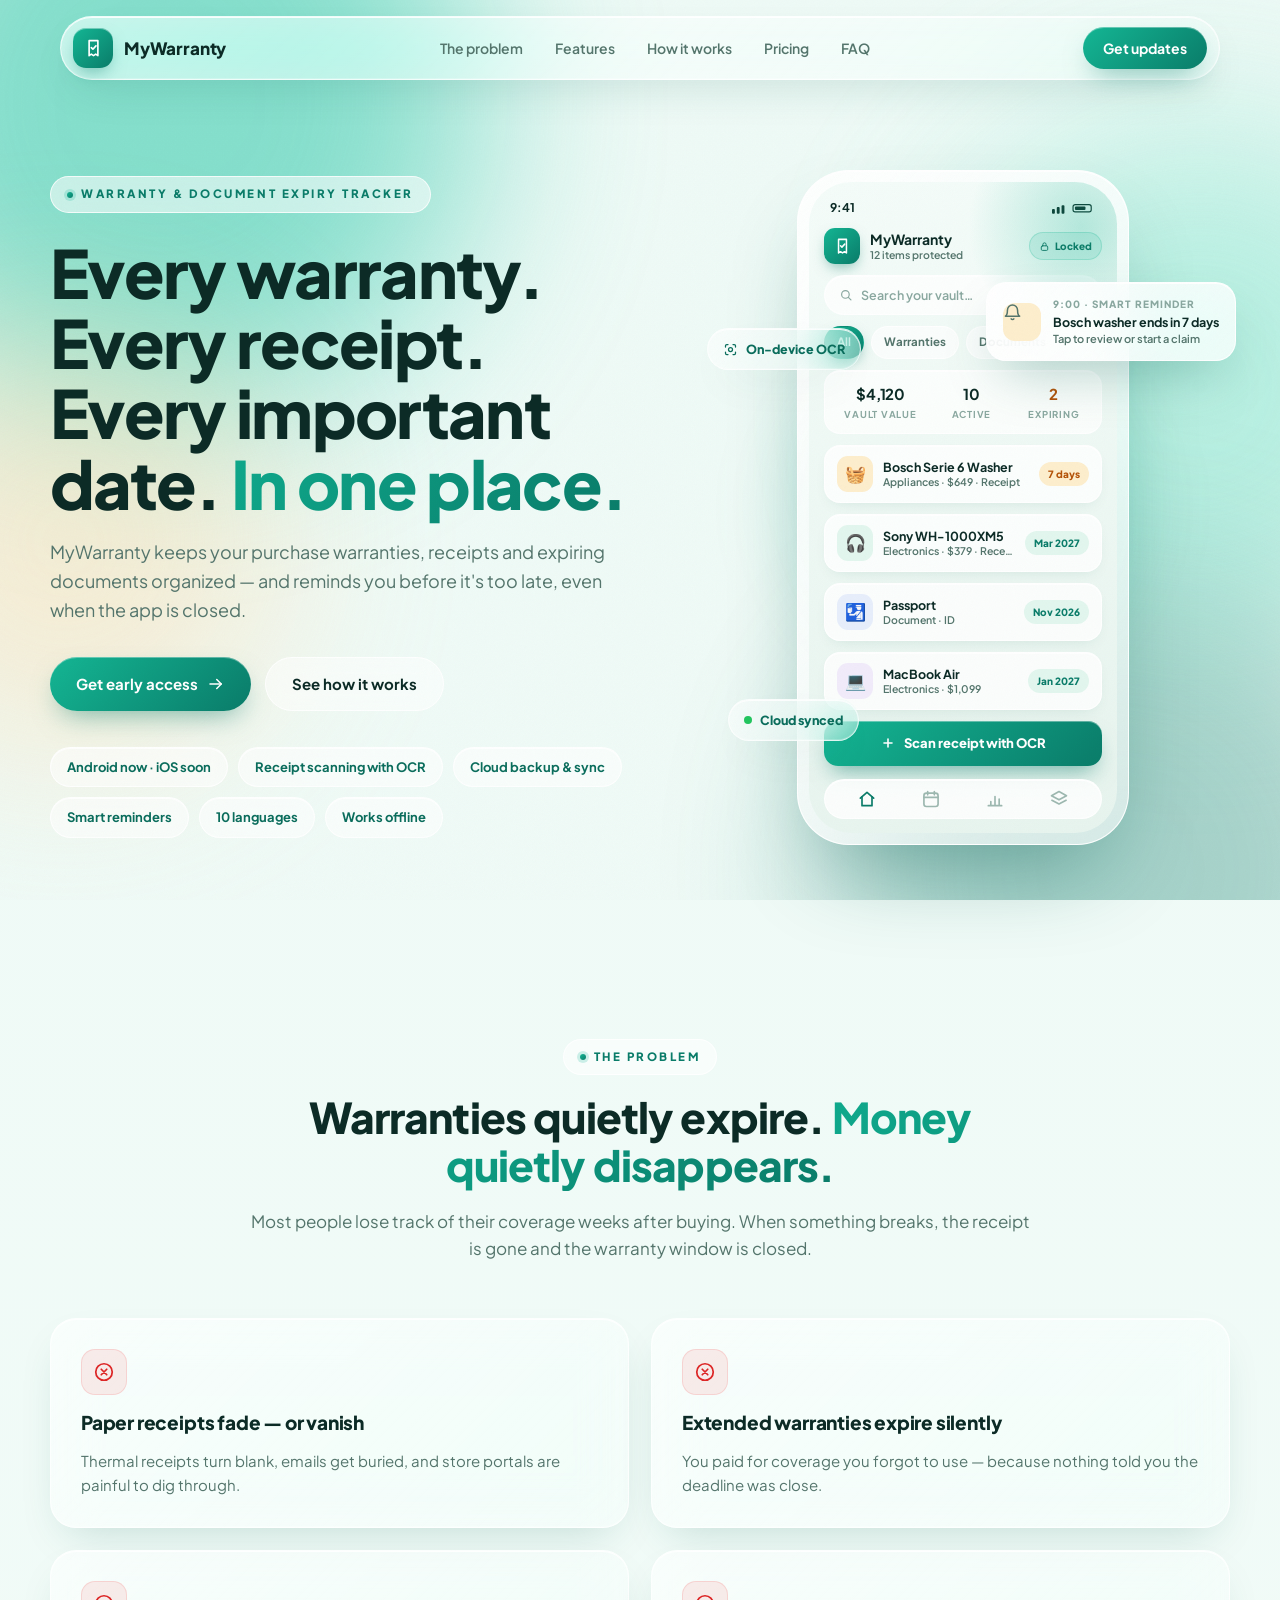
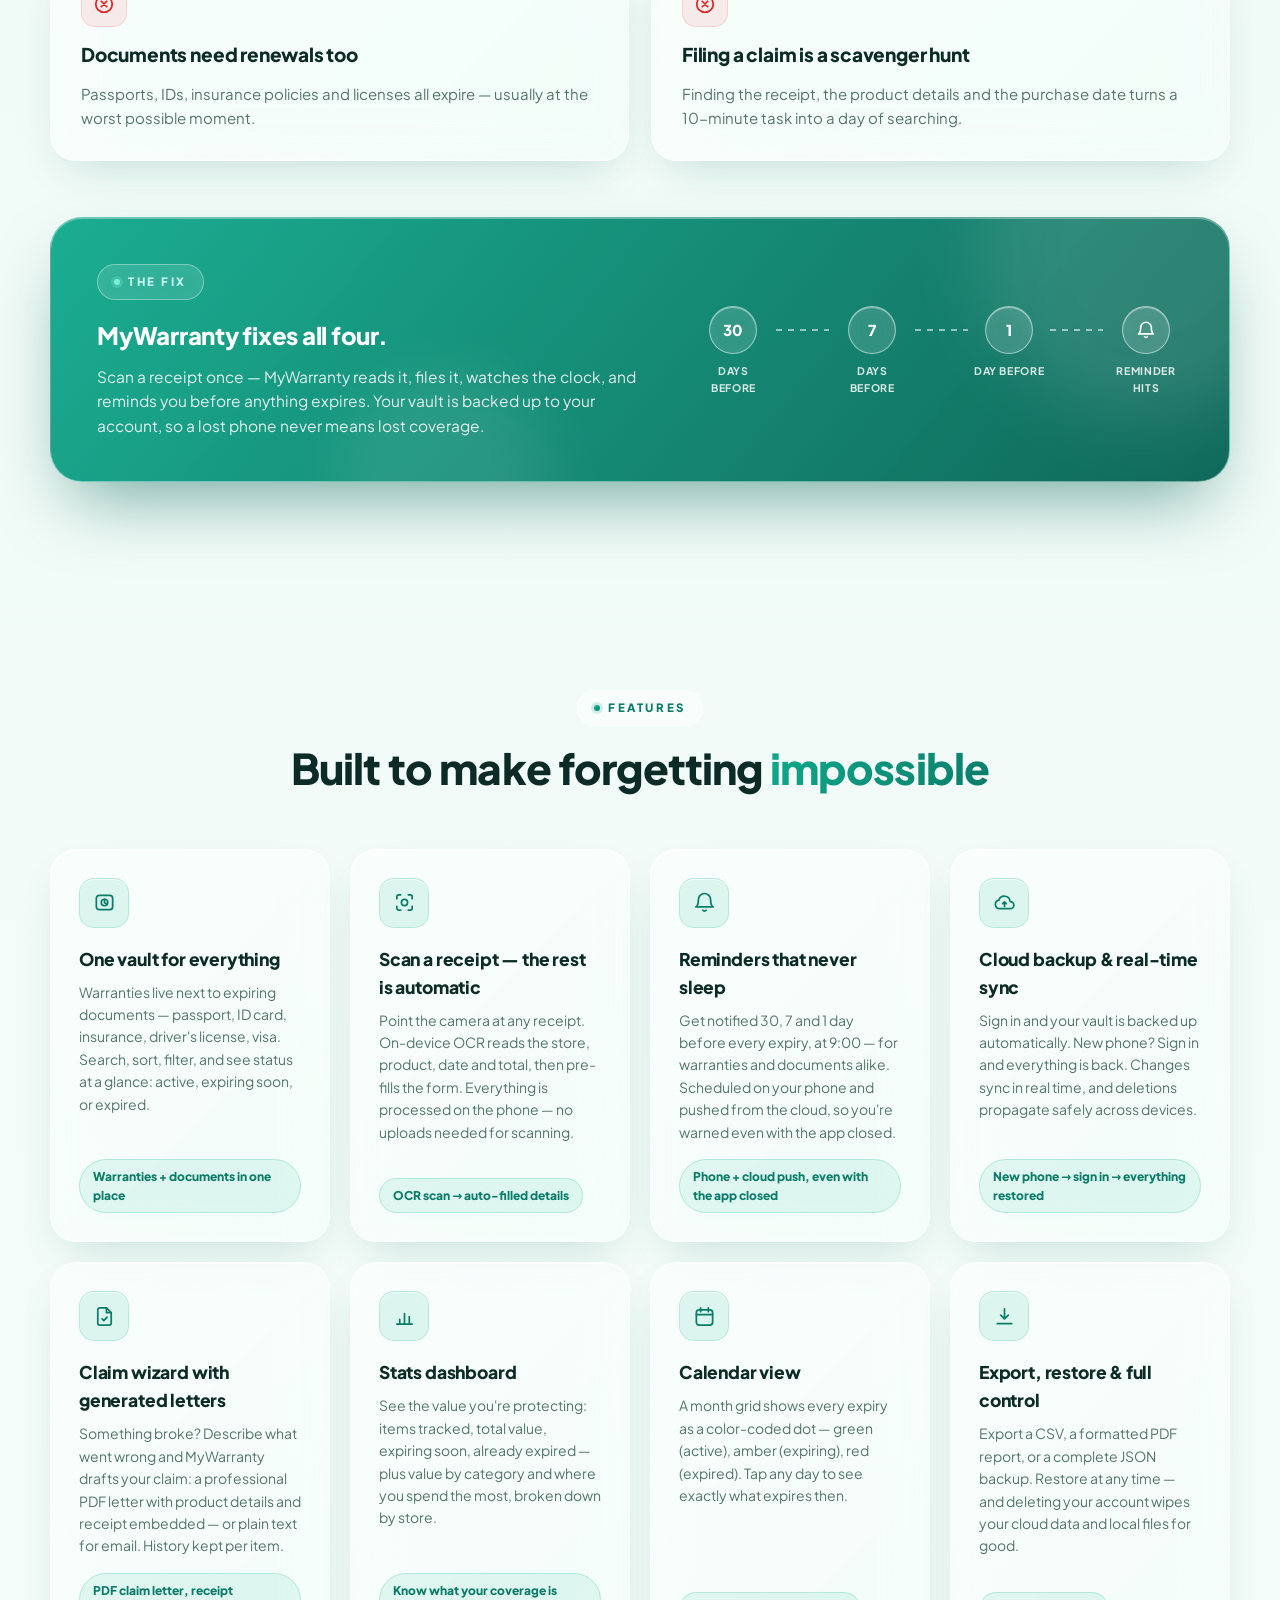
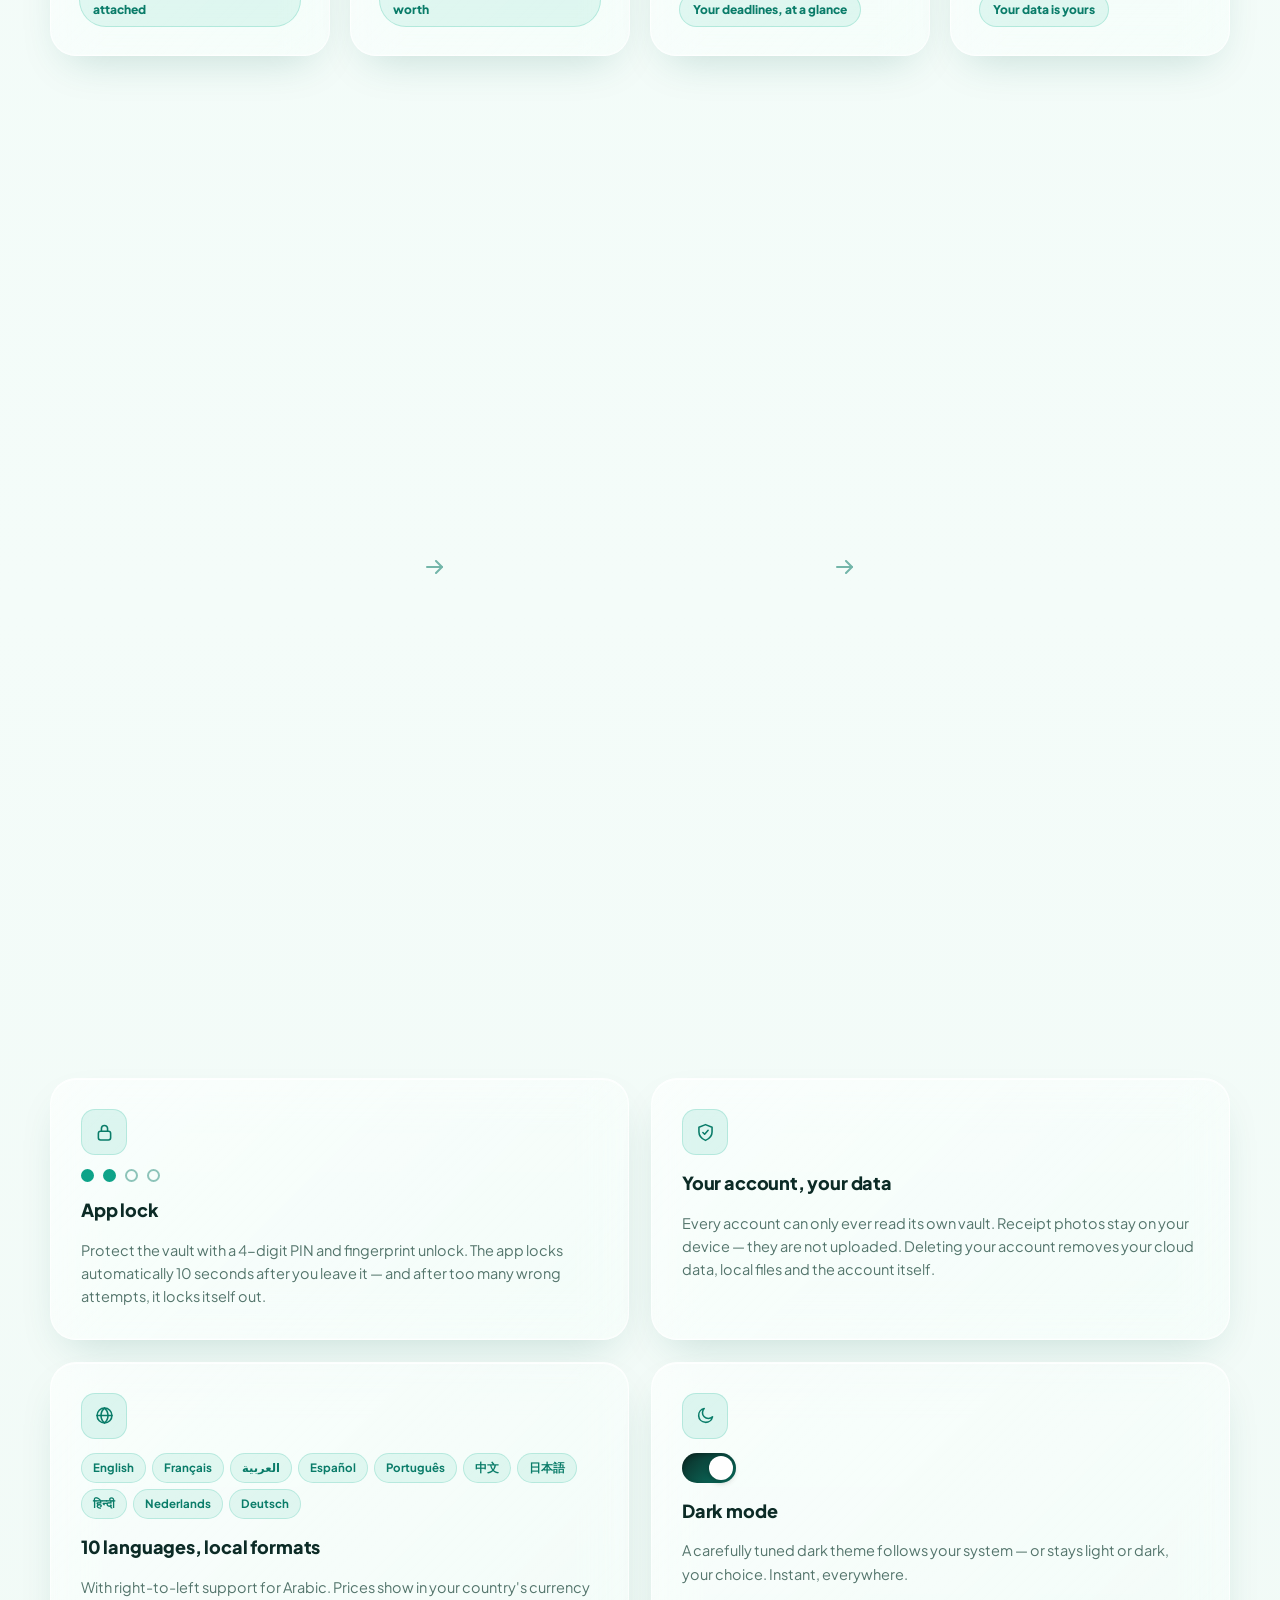
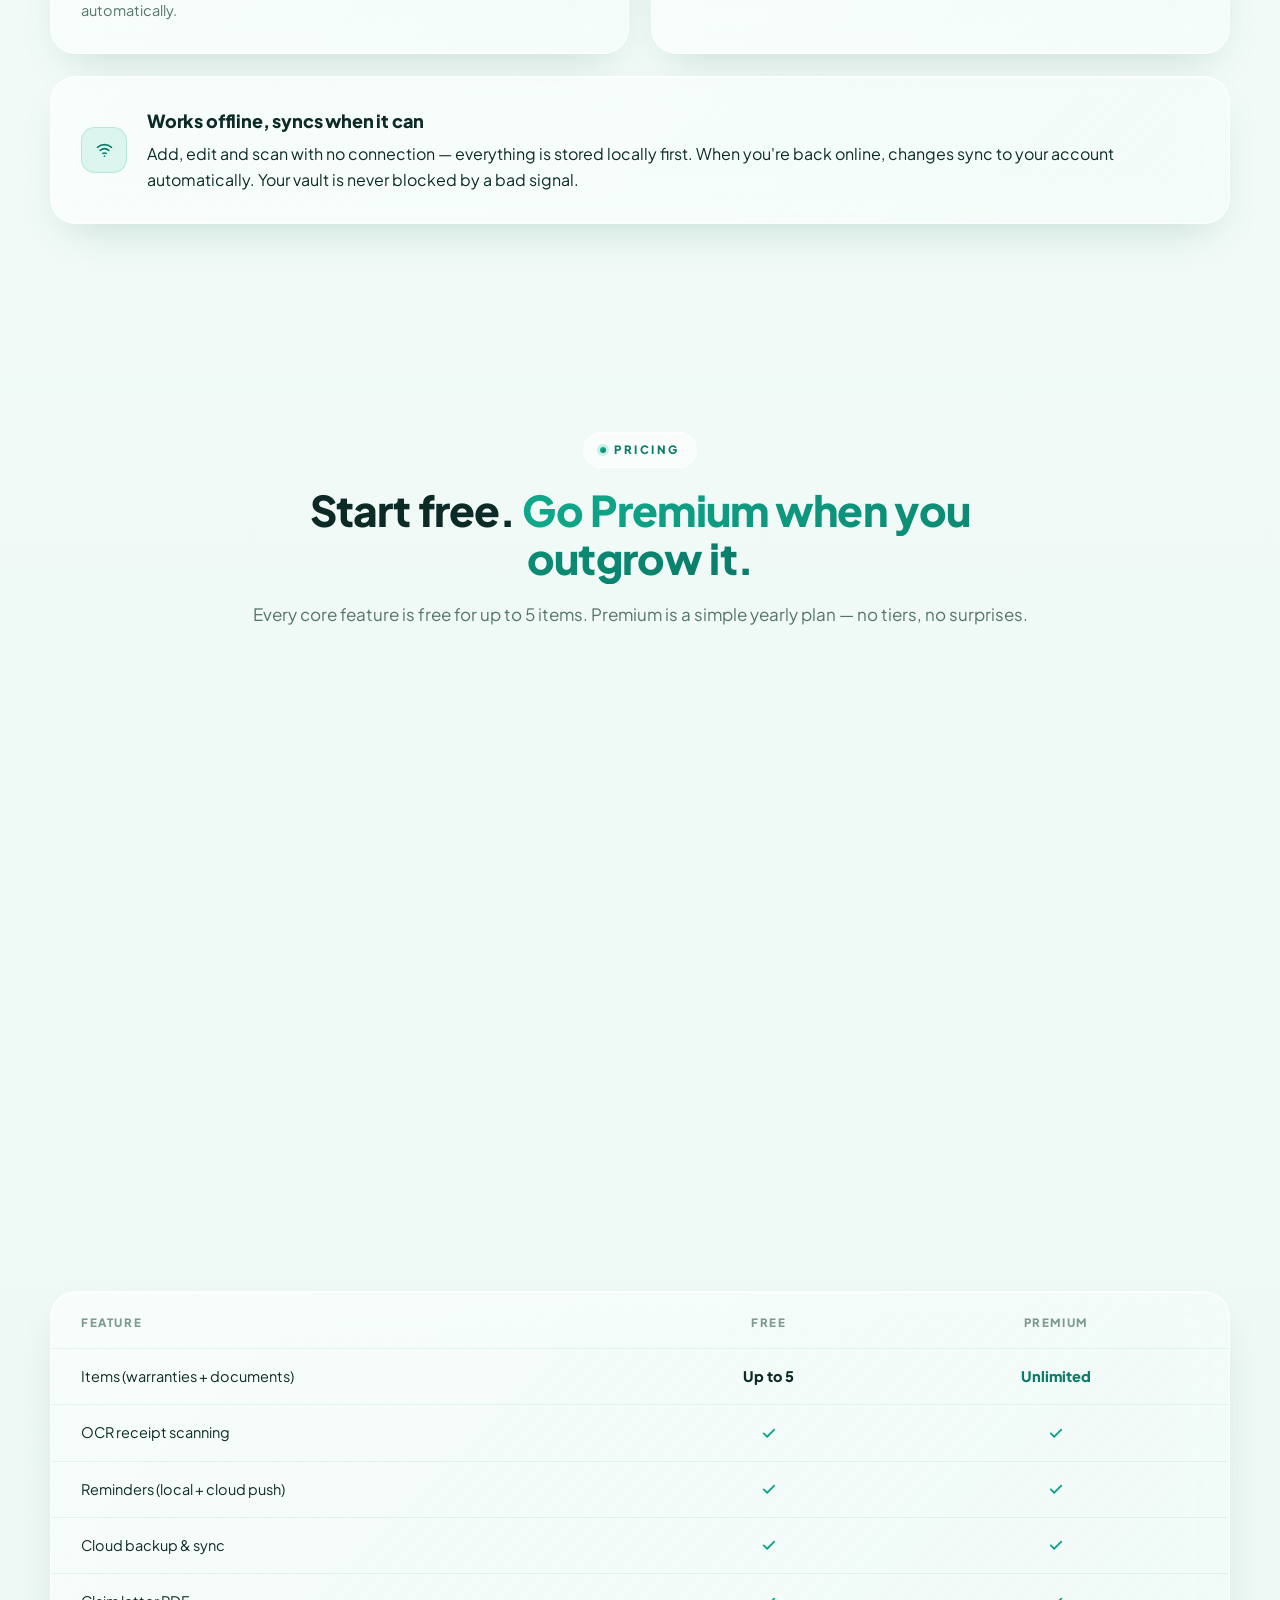
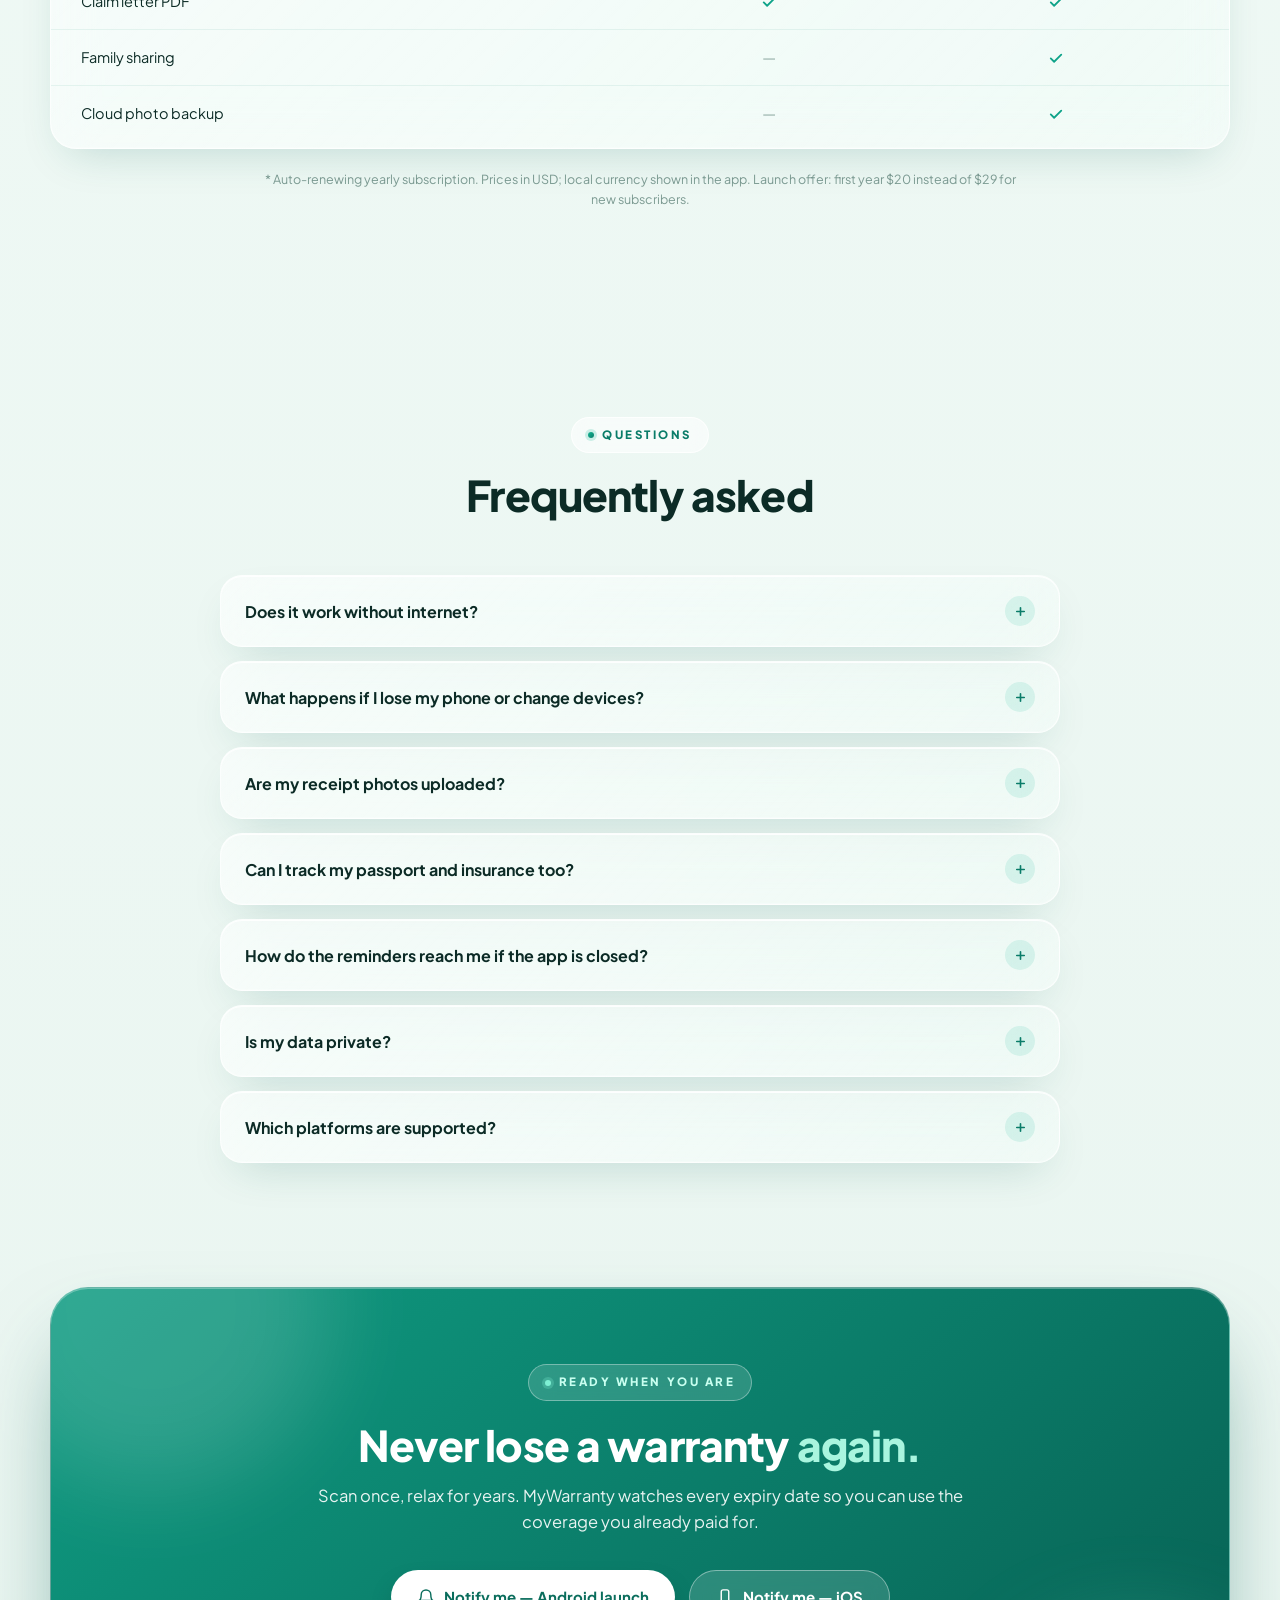
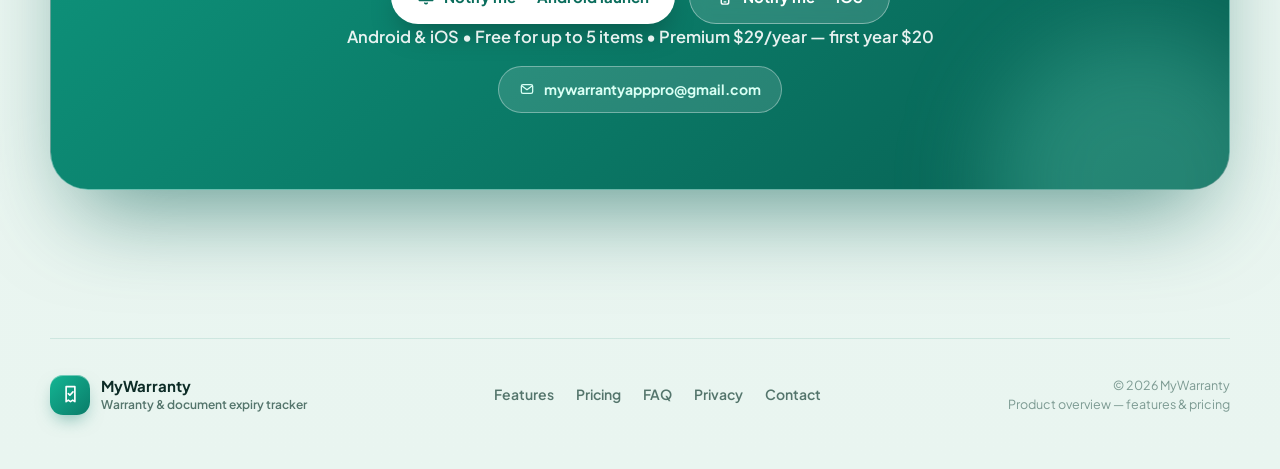
==== index.html @ 51dd58e1 "Initial commit: MyWarranty marketing site - 10 locales, SEO, privacy policy" ====
<!DOCTYPE html>
<html lang="en">
<head>
<meta charset="UTF-8">
<meta name="viewport" content="width=device-width, initial-scale=1.0">
<title>MyWarranty — Warranty Tracker &amp; Receipt Organizer App</title>
<meta name="description" content="Track product warranties, receipts and expiring documents in one place. Get free reminders 30, 7 and 1 day before they expire — even when the app is closed.">
<meta name="robots" content="index, follow, max-image-preview:large, max-snippet:-1, max-video-preview:-1">
<link rel="canonical" href="https://mywarrantyapp.info/">
<meta name="theme-color" content="#0ea389">
<meta name="application-name" content="MyWarranty">
<link rel="manifest" href="site.webmanifest">
<link rel="icon" type="image/svg+xml" href="assets/favicon.svg">
<link rel="apple-touch-icon" href="assets/apple-touch-icon.png">
<meta property="og:type" content="website">
<meta property="og:site_name" content="MyWarranty">
<meta property="og:url" content="https://mywarrantyapp.info/">
<meta property="og:title" content="MyWarranty — Warranty Tracker &amp; Receipt Organizer App">
<meta property="og:description" content="Track product warranties, receipts and expiring documents in one place. Get free reminders 30, 7 and 1 day before they expire — even when the app is closed.">
<meta property="og:image" content="https://mywarrantyapp.info/assets/og-image.png">
<meta property="og:image:width" content="1200">
<meta property="og:image:height" content="630">
<meta property="og:image:alt" content="MyWarranty — warranty and document expiry tracker">
<meta property="og:locale" content="en_US">
<meta property="og:locale:alternate" content="fr_FR">
<meta property="og:locale:alternate" content="es_ES">
<meta property="og:locale:alternate" content="de_DE">
<meta property="og:locale:alternate" content="pt_PT">
<meta property="og:locale:alternate" content="ar_AR">
<meta property="og:locale:alternate" content="zh_CN">
<meta property="og:locale:alternate" content="ja_JP">
<meta property="og:locale:alternate" content="hi_IN">
<meta property="og:locale:alternate" content="nl_NL">
<meta name="twitter:card" content="summary_large_image">
<meta name="twitter:title" content="MyWarranty — Warranty Tracker &amp; Receipt Organizer App">
<meta name="twitter:description" content="Track product warranties, receipts and expiring documents in one place. Get free reminders before they expire — even when the app is closed.">
<meta name="twitter:image" content="https://mywarrantyapp.info/assets/og-image.png">
<link rel="alternate" hreflang="en" href="https://mywarrantyapp.info/">
<link rel="alternate" hreflang="fr" href="https://mywarrantyapp.info/fr/">
<link rel="alternate" hreflang="es" href="https://mywarrantyapp.info/es/">
<link rel="alternate" hreflang="de" href="https://mywarrantyapp.info/de/">
<link rel="alternate" hreflang="pt" href="https://mywarrantyapp.info/pt/">
<link rel="alternate" hreflang="ar" href="https://mywarrantyapp.info/ar/">
<link rel="alternate" hreflang="zh" href="https://mywarrantyapp.info/zh/">
<link rel="alternate" hreflang="ja" href="https://mywarrantyapp.info/ja/">
<link rel="alternate" hreflang="hi" href="https://mywarrantyapp.info/hi/">
<link rel="alternate" hreflang="nl" href="https://mywarrantyapp.info/nl/">
<link rel="alternate" hreflang="x-default" href="https://mywarrantyapp.info/">
<link rel="preload" href="assets/fonts/pjs-latin.woff2" as="font" type="font/woff2" crossorigin>
<link rel="stylesheet" href="assets/styles.css">
<script type="application/ld+json">
{
  "@context": "https://schema.org",
  "@graph": [
    {
      "@type": "Organization",
      "@id": "https://mywarrantyapp.info/#org",
      "name": "MyWarranty",
      "url": "https://mywarrantyapp.info/",
      "logo": "https://mywarrantyapp.info/assets/apple-touch-icon.png",
      "email": "mywarrantyapppro@gmail.com"
    },
    {
      "@type": "WebSite",
      "@id": "https://mywarrantyapp.info/#website",
      "url": "https://mywarrantyapp.info/",
      "name": "MyWarranty",
      "inLanguage": "en",
      "publisher": { "@id": "https://mywarrantyapp.info/#org" }
    },
    {
      "@type": "SoftwareApplication",
      "@id": "https://mywarrantyapp.info/#app",
      "name": "MyWarranty",
      "applicationCategory": "UtilitiesApplication",
      "operatingSystem": "Android",
      "url": "https://mywarrantyapp.info/",
      "description": "Warranty and document expiry tracker. Scan receipts with on-device OCR, track warranty and document expiry dates, and get reminders 30, 7 and 1 day before something expires — even when the app is closed.",
      "inLanguage": "en",
      "availableLanguage": ["English","French","Spanish","German","Portuguese","Arabic","Chinese","Japanese","Hindi","Dutch"],
      "featureList": [
        "Receipt scanning with on-device OCR",
        "Warranty and document expiry tracking",
        "Local and cloud reminders 30, 7 and 1 day before expiry",
        "Cloud backup and real-time sync",
        "Claim letter generator (PDF / text)",
        "Calendar, stats dashboard, export and restore",
        "App lock with PIN and fingerprint",
        "Works offline"
      ],
      "offers": [
        { "@type": "Offer", "name": "Free plan", "price": "0", "priceCurrency": "USD" },
        { "@type": "Offer", "name": "Premium — first year (launch offer)", "price": "20", "priceCurrency": "USD" }
      ],
      "publisher": { "@id": "https://mywarrantyapp.info/#org" }
    },
    {
      "@type": "FAQPage",
      "@id": "https://mywarrantyapp.info/#faq",
      "inLanguage": "en",
      "mainEntity": [
        {
          "@type": "Question",
          "name": "Does it work without internet?",
          "acceptedAnswer": { "@type": "Answer", "text": "Yes. Everything works offline — scanning, adding, editing, reminders. Changes sync to your account when you're back online." }
        },
        {
          "@type": "Question",
          "name": "What happens if I lose my phone or change devices?",
          "acceptedAnswer": { "@type": "Answer", "text": "Sign in on the new device and your vault is restored from the cloud: warranties, documents, settings and history." }
        },
        {
          "@type": "Question",
          "name": "Are my receipt photos uploaded?",
          "acceptedAnswer": { "@type": "Answer", "text": "Not today — receipt photos stay on your device. Cloud photo backup is part of Premium and is coming soon." }
        },
        {
          "@type": "Question",
          "name": "Can I track my passport and insurance too?",
          "acceptedAnswer": { "@type": "Answer", "text": "Yes. The documents tracker covers passports, ID cards, insurance policies, driver's licenses, visas and anything else with an expiry date — with its own reminders." }
        },
        {
          "@type": "Question",
          "name": "How do the reminders reach me if the app is closed?",
          "acceptedAnswer": { "@type": "Answer", "text": "Two ways: notifications are scheduled directly on your phone, and a cloud service also pushes reminders to your device. That's why they still arrive weeks after you last opened the app." }
        },
        {
          "@type": "Question",
          "name": "Is my data private?",
          "acceptedAnswer": { "@type": "Answer", "text": "Yes. Access is strictly per-account — only you can read your vault. There's an app lock for your phone, and deleting your account erases your cloud data and local files." }
        },
        {
          "@type": "Question",
          "name": "Which platforms are supported?",
          "acceptedAnswer": { "@type": "Answer", "text": "Android today. The iOS app shares the same codebase and is in development." }
        }
      ]
    }
  ]
}
</script>
</head>
<body>

<div class="bg" aria-hidden="true">
  <div class="blob b1"></div><div class="blob b2"></div><div class="blob b3"></div><div class="blob b4"></div>
</div>
<div class="grain" aria-hidden="true"></div>

<!-- ============ NAV ============ -->
<header class="nav glass" id="nav">
  <a class="brand" href="#top">
    <span class="brand-mark">
      <svg viewBox="0 0 24 24" fill="none" stroke="currentColor" stroke-width="1.9" stroke-linecap="round" stroke-linejoin="round"><path d="M7 3h10v17.2l-2.5-1.7-2.5 1.7-2.5-1.7L7 20.2V3z"/><path d="M9.5 11l1.8 1.8 3.5-3.8"/></svg>
    </span>
    <span class="brand-name">MyWarranty</span>
  </a>
  <nav class="nav-links" id="navLinks" aria-label="Main navigation">
    <a href="#problem">The problem</a>
    <a href="#features">Features</a>
    <a href="#how">How it works</a>
    <a href="#pricing">Pricing</a>
    <a href="#faq">FAQ</a>
  </nav>
  <div class="nav-cta">
    <a class="btn btn-primary btn-sm" href="#cta">Get updates</a>
    <button class="burger" id="burger" aria-label="Open menu" aria-expanded="false"><span></span><span></span><span></span></button>
  </div>
</header>

<main id="top">

  <!-- ============ HERO ============ -->
  <section class="hero">
    <div class="container hero-grid">
      <div class="hero-copy">
        <span class="eyebrow" data-reveal><span class="dot"></span>Warranty &amp; document expiry tracker</span>
        <h1 data-reveal style="--d:.08s">Every warranty. Every receipt. Every important date. <span class="hl">In one place.</span></h1>
        <p class="lead" data-reveal style="--d:.16s">MyWarranty keeps your purchase warranties, receipts and expiring documents organized — and reminds you before it's too late, even when the app is closed.</p>
        <div class="hero-actions" data-reveal style="--d:.24s">
          <a href="#cta" class="btn btn-primary">Get early access
            <svg viewBox="0 0 24 24" fill="none" stroke="currentColor" stroke-width="2" stroke-linecap="round" stroke-linejoin="round"><path d="M4 12h15"/><path d="M13 6l6 6-6 6"/></svg>
          </a>
          <a href="#how" class="btn btn-ghost">See how it works</a>
        </div>
        <ul class="hero-chips" data-reveal style="--d:.32s">
          <li>Android now · iOS soon</li>
          <li>Receipt scanning with OCR</li>
          <li>Cloud backup &amp; sync</li>
          <li>Smart reminders</li>
          <li>10 languages</li>
          <li>Works offline</li>
        </ul>
      </div>

      <div class="hero-visual" data-reveal style="--d:.2s">
        <div class="phone-scene">
          <div class="phone-glow" aria-hidden="true"></div>

          <div class="phone" role="img" aria-label="MyWarranty app preview">
            <div class="screen">
              <div class="statusbar">
                <span>9:41</span>
                <svg viewBox="0 0 46 12" fill="currentColor" aria-hidden="true"><rect x="0" y="7" width="3" height="5" rx="1"/><rect x="5" y="5" width="3" height="7" rx="1"/><rect x="10" y="3" width="3" height="9" rx="1"/><rect x="22" y="2.5" width="19" height="7.5" rx="2.2" fill="none" stroke="currentColor" stroke-width="1.2"/><rect x="24" y="4.5" width="11" height="3.5" rx="1"/></svg>
              </div>
              <div class="app-head">
                <span class="app-mark"><svg viewBox="0 0 24 24" fill="none" stroke="currentColor" stroke-width="1.9" stroke-linecap="round" stroke-linejoin="round"><path d="M7 3h10v17.2l-2.5-1.7-2.5 1.7-2.5-1.7L7 20.2V3z"/><path d="M9.5 11l1.8 1.8 3.5-3.8"/></svg></span>
                <div class="app-title"><strong>MyWarranty</strong><span>12 items protected</span></div>
                <span class="app-lockpill"><svg viewBox="0 0 24 24" fill="none" stroke="currentColor" stroke-width="2" stroke-linecap="round"><rect x="5" y="10.5" width="14" height="10" rx="2.5"/><path d="M8.5 10.5V7.5a3.5 3.5 0 017 0v3"/></svg>Locked</span>
              </div>
              <div class="app-search"><svg viewBox="0 0 24 24" fill="none" stroke="currentColor" stroke-width="2" stroke-linecap="round"><circle cx="11" cy="11" r="6.5"/><path d="M16 16l4.5 4.5"/></svg><span>Search your vault…</span></div>
              <div class="app-filters"><span class="on">All</span><span>Warranties</span><span>Documents</span></div>
              <div class="app-summary">
                <div><b>$4,120</b><span>Vault value</span></div>
                <div><b>10</b><span>Active</span></div>
                <div><b class="warn">2</b><span>Expiring</span></div>
              </div>
              <div class="app-item">
                <span class="it-ic" style="--tint:#fdeecd">🧺</span>
                <div class="it-tx"><strong>Bosch Serie 6 Washer</strong><span>Appliances · $649 · Receipt</span></div>
                <span class="it-st exp">7 days</span>
              </div>
              <div class="app-item">
                <span class="it-ic" style="--tint:#e2f6ee">🎧</span>
                <div class="it-tx"><strong>Sony WH-1000XM5</strong><span>Electronics · $379 · Receipt</span></div>
                <span class="it-st ok">Mar 2027</span>
              </div>
              <div class="app-item">
                <span class="it-ic" style="--tint:#e7eefb">🛂</span>
                <div class="it-tx"><strong>Passport</strong><span>Document · ID</span></div>
                <span class="it-st ok">Nov 2026</span>
              </div>
              <div class="app-item">
                <span class="it-ic" style="--tint:#f1ebfa">💻</span>
                <div class="it-tx"><strong>MacBook Air</strong><span>Electronics · $1,099</span></div>
                <span class="it-st ok">Jan 2027</span>
              </div>
              <div class="app-scan"><svg viewBox="0 0 24 24" fill="none" stroke="currentColor" stroke-width="2.4" stroke-linecap="round"><path d="M12 6v12M6 12h12"/></svg>Scan receipt with OCR</div>
              <div class="app-tabbar" aria-hidden="true">
                <svg class="act" viewBox="0 0 24 24" fill="none" stroke="currentColor" stroke-width="2" stroke-linecap="round" stroke-linejoin="round"><path d="M4 11l8-7 8 7"/><path d="M6 9.5V20h12V9.5"/></svg>
                <svg viewBox="0 0 24 24" fill="none" stroke="currentColor" stroke-width="2" stroke-linecap="round"><rect x="3.5" y="5" width="17" height="16" rx="3"/><path d="M3.5 10h17M8 3v4M16 3v4"/></svg>
                <svg viewBox="0 0 24 24" fill="none" stroke="currentColor" stroke-width="2" stroke-linecap="round"><path d="M4 20h16M7 20v-5M12 20V9M17 20v-8"/></svg>
                <svg viewBox="0 0 24 24" fill="none" stroke="currentColor" stroke-width="2" stroke-linecap="round" stroke-linejoin="round"><path d="M12 3l9 5-9 5-9-5z"/><path d="M3.5 13.5L12 18l8.5-4.5"/></svg>
              </div>
            </div>
          </div>

          <div class="float-notif glass-strong" aria-hidden="true">
            <span class="fn-ic"><svg viewBox="0 0 24 24" fill="none" stroke="currentColor" stroke-width="1.9" stroke-linecap="round" stroke-linejoin="round"><path d="M18.4 9a6.4 6.4 0 10-12.8 0c0 6-2.6 7.6-2.6 7.6h18s-2.6-1.6-2.6-7.6"/><path d="M13.7 20a2 2 0 01-3.4 0"/></svg></span>
            <div>
              <small>9:00 · Smart reminder</small>
              <strong>Bosch washer ends in 7 days</strong>
              <span>Tap to review or start a claim</span>
            </div>
          </div>
          <div class="float-chip glass fc-1" aria-hidden="true">
            <svg viewBox="0 0 24 24" fill="none" stroke="currentColor" stroke-width="2" stroke-linecap="round" stroke-linejoin="round"><path d="M4 8V6a2 2 0 012-2h2M16 4h2a2 2 0 012 2v2M20 16v2a2 2 0 01-2 2h-2M8 20H6a2 2 0 01-2-2v-2"/><circle cx="12" cy="12" r="3.2"/></svg>
            On-device OCR
          </div>
          <div class="float-chip glass fc-2" aria-hidden="true"><span class="pulse"></span>Cloud synced</div>
        </div>
      </div>
    </div>
  </section>

  <!-- ============ PROBLEM ============ -->
  <section class="section" id="problem">
    <div class="container">
      <div class="section-head" data-reveal>
        <span class="eyebrow"><span class="dot"></span>The problem</span>
        <h2>Warranties quietly expire. <span class="hl">Money quietly disappears.</span></h2>
        <p>Most people lose track of their coverage weeks after buying. When something breaks, the receipt is gone and the warranty window is closed.</p>
      </div>

      <div class="problem-grid" data-reveal-group>
        <article class="p-card glass glow-card">
          <span class="p-ic"><svg viewBox="0 0 24 24" fill="none" stroke="currentColor" stroke-width="1.9" stroke-linecap="round"><circle cx="12" cy="12" r="9"/><path d="M9 9l6 6M15 9l-6 6"/></svg></span>
          <h3>Paper receipts fade — or vanish</h3>
          <p>Thermal receipts turn blank, emails get buried, and store portals are painful to dig through.</p>
        </article>
        <article class="p-card glass glow-card">
          <span class="p-ic"><svg viewBox="0 0 24 24" fill="none" stroke="currentColor" stroke-width="1.9" stroke-linecap="round"><circle cx="12" cy="12" r="9"/><path d="M9 9l6 6M15 9l-6 6"/></svg></span>
          <h3>Extended warranties expire silently</h3>
          <p>You paid for coverage you forgot to use — because nothing told you the deadline was close.</p>
        </article>
        <article class="p-card glass glow-card">
          <span class="p-ic"><svg viewBox="0 0 24 24" fill="none" stroke="currentColor" stroke-width="1.9" stroke-linecap="round"><circle cx="12" cy="12" r="9"/><path d="M9 9l6 6M15 9l-6 6"/></svg></span>
          <h3>Documents need renewals too</h3>
          <p>Passports, IDs, insurance policies and licenses all expire — usually at the worst possible moment.</p>
        </article>
        <article class="p-card glass glow-card">
          <span class="p-ic"><svg viewBox="0 0 24 24" fill="none" stroke="currentColor" stroke-width="1.9" stroke-linecap="round"><circle cx="12" cy="12" r="9"/><path d="M9 9l6 6M15 9l-6 6"/></svg></span>
          <h3>Filing a claim is a scavenger hunt</h3>
          <p>Finding the receipt, the product details and the purchase date turns a 10-minute task into a day of searching.</p>
        </article>
      </div>

      <div class="fix-banner" data-reveal>
        <div>
          <span class="eyebrow eyebrow-light fix-badge"><span class="dot"></span>The fix</span>
          <h3>MyWarranty fixes all four.</h3>
          <p>Scan a receipt once — MyWarranty reads it, files it, watches the clock, and reminds you before anything expires. Your vault is backed up to your account, so a lost phone never means lost coverage.</p>
        </div>
        <div class="tl" aria-label="Reminder timeline">
          <div class="tl-step"><span class="tl-dot">30</span><small>days before</small></div>
          <span class="tl-line"></span>
          <div class="tl-step"><span class="tl-dot">7</span><small>days before</small></div>
          <span class="tl-line"></span>
          <div class="tl-step"><span class="tl-dot">1</span><small>day before</small></div>
          <span class="tl-line"></span>
          <div class="tl-step"><span class="tl-dot"><svg viewBox="0 0 24 24" fill="none" stroke="currentColor" stroke-width="1.9" stroke-linecap="round" stroke-linejoin="round"><path d="M18.4 9a6.4 6.4 0 10-12.8 0c0 6-2.6 7.6-2.6 7.6h18s-2.6-1.6-2.6-7.6"/><path d="M13.7 20a2 2 0 01-3.4 0"/></svg></span><small>reminder hits</small></div>
        </div>
      </div>
    </div>
  </section>

  <!-- ============ FEATURES ============ -->
  <section class="section" id="features">
    <div class="container">
      <div class="section-head" data-reveal>
        <span class="eyebrow"><span class="dot"></span>Features</span>
        <h2>Built to make forgetting <span class="hl">impossible</span></h2>
      </div>

      <div class="feat-grid" data-reveal-group>
        <article class="f-card glass glow-card">
          <span class="f-ic"><svg viewBox="0 0 24 24" fill="none" stroke="currentColor" stroke-width="1.8" stroke-linecap="round" stroke-linejoin="round"><rect x="3.5" y="4.5" width="17" height="15" rx="3"/><circle cx="12" cy="12" r="3.4"/><path d="M12 8.6V12l1.7 1.3"/></svg></span>
          <h3>One vault for everything</h3>
          <p>Warranties live next to expiring documents — passport, ID card, insurance, driver's license, visa. Search, sort, filter, and see status at a glance: active, expiring soon, or expired.</p>
          <span class="tag">Warranties + documents in one place</span>
        </article>
        <article class="f-card glass glow-card">
          <span class="f-ic"><svg viewBox="0 0 24 24" fill="none" stroke="currentColor" stroke-width="1.8" stroke-linecap="round" stroke-linejoin="round"><path d="M4 8V6a2 2 0 012-2h2M16 4h2a2 2 0 012 2v2M20 16v2a2 2 0 01-2 2h-2M8 20H6a2 2 0 01-2-2v-2"/><circle cx="12" cy="12" r="3.2"/></svg></span>
          <h3>Scan a receipt — the rest is automatic</h3>
          <p>Point the camera at any receipt. On-device OCR reads the store, product, date and total, then pre-fills the form. Everything is processed on the phone — no uploads needed for scanning.</p>
          <span class="tag">OCR scan → auto-filled details</span>
        </article>
        <article class="f-card glass glow-card">
          <span class="f-ic"><svg viewBox="0 0 24 24" fill="none" stroke="currentColor" stroke-width="1.8" stroke-linecap="round" stroke-linejoin="round"><path d="M18.4 9a6.4 6.4 0 10-12.8 0c0 6-2.6 7.6-2.6 7.6h18s-2.6-1.6-2.6-7.6"/><path d="M13.7 20a2 2 0 01-3.4 0"/></svg></span>
          <h3>Reminders that never sleep</h3>
          <p>Get notified 30, 7 and 1 day before every expiry, at 9:00 — for warranties and documents alike. Scheduled on your phone and pushed from the cloud, so you're warned even with the app closed.</p>
          <span class="tag">Phone + cloud push, even with the app closed</span>
        </article>
        <article class="f-card glass glow-card">
          <span class="f-ic"><svg viewBox="0 0 24 24" fill="none" stroke="currentColor" stroke-width="1.8" stroke-linecap="round" stroke-linejoin="round"><path d="M7 18.5a4.5 4.5 0 01-.9-8.9A6 6 0 0117.8 11h.2a3.75 3.75 0 010 7.5H7z"/><path d="M12 16v-4.5M10.2 13.2L12 11.4l1.8 1.8"/></svg></span>
          <h3>Cloud backup &amp; real-time sync</h3>
          <p>Sign in and your vault is backed up automatically. New phone? Sign in and everything is back. Changes sync in real time, and deletions propagate safely across devices.</p>
          <span class="tag">New phone → sign in → everything restored</span>
        </article>
        <article class="f-card glass glow-card">
          <span class="f-ic"><svg viewBox="0 0 24 24" fill="none" stroke="currentColor" stroke-width="1.8" stroke-linecap="round" stroke-linejoin="round"><path d="M14 3H7a2 2 0 00-2 2v14a2 2 0 002 2h10a2 2 0 002-2V8z"/><path d="M14 3v5h5"/><path d="M9.5 14.5l1.8 1.8 3.4-3.6"/></svg></span>
          <h3>Claim wizard with generated letters</h3>
          <p>Something broke? Describe what went wrong and MyWarranty drafts your claim: a professional PDF letter with product details and receipt embedded — or plain text for email. History kept per item.</p>
          <span class="tag">PDF claim letter, receipt attached</span>
        </article>
        <article class="f-card glass glow-card">
          <span class="f-ic"><svg viewBox="0 0 24 24" fill="none" stroke="currentColor" stroke-width="1.8" stroke-linecap="round"><path d="M4 20h16"/><path d="M7 20v-5M12 20V9M17 20v-8"/></svg></span>
          <h3>Stats dashboard</h3>
          <p>See the value you're protecting: items tracked, total value, expiring soon, already expired — plus value by category and where you spend the most, broken down by store.</p>
          <span class="tag">Know what your coverage is worth</span>
        </article>
        <article class="f-card glass glow-card">
          <span class="f-ic"><svg viewBox="0 0 24 24" fill="none" stroke="currentColor" stroke-width="1.8" stroke-linecap="round"><rect x="3.5" y="5" width="17" height="16" rx="3"/><path d="M3.5 10h17M8 3v4M16 3v4"/></svg></span>
          <h3>Calendar view</h3>
          <p>A month grid shows every expiry as a color-coded dot — green (active), amber (expiring), red (expired). Tap any day to see exactly what expires then.</p>
          <span class="tag">Your deadlines, at a glance</span>
        </article>
        <article class="f-card glass glow-card">
          <span class="f-ic"><svg viewBox="0 0 24 24" fill="none" stroke="currentColor" stroke-width="1.8" stroke-linecap="round" stroke-linejoin="round"><path d="M12 4v10M8 10.5l4 4 4-4"/><path d="M4.5 19.5h15"/></svg></span>
          <h3>Export, restore &amp; full control</h3>
          <p>Export a CSV, a formatted PDF report, or a complete JSON backup. Restore at any time — and deleting your account wipes your cloud data and local files for good.</p>
          <span class="tag">Your data is yours</span>
        </article>
      </div>
    </div>
  </section>

  <!-- ============ HOW IT WORKS ============ -->
  <section class="section" id="how">
    <div class="container">
      <div class="section-head" data-reveal>
        <span class="eyebrow"><span class="dot"></span>How it works</span>
        <h2>Three steps. <span class="hl">Then forget about it.</span></h2>
      </div>
      <div class="steps" data-reveal-group>
        <article class="step glass glow-card">
          <span class="step-num">1</span>
          <h3>Scan or add</h3>
          <p>Snap the receipt — OCR fills in the store, product, date and price. Or add any item manually in seconds.</p>
        </article>
        <span class="step-arrow" aria-hidden="true"><svg viewBox="0 0 24 24" fill="none" stroke="currentColor" stroke-width="2" stroke-linecap="round" stroke-linejoin="round"><path d="M4 12h15"/><path d="M13 6l6 6-6 6"/></svg></span>
        <article class="step glass glow-card">
          <span class="step-num">2</span>
          <h3>Set the expiry</h3>
          <p>Pick the warranty term or the document's expiry date. Status colors and the calendar take over from there.</p>
        </article>
        <span class="step-arrow" aria-hidden="true"><svg viewBox="0 0 24 24" fill="none" stroke="currentColor" stroke-width="2" stroke-linecap="round" stroke-linejoin="round"><path d="M4 12h15"/><path d="M13 6l6 6-6 6"/></svg></span>
        <article class="step glass glow-card">
          <span class="step-num">3</span>
          <h3>Relax</h3>
          <p>Reminders arrive at 30, 7 and 1 day — on time, every time. File a claim with one tap if anything breaks.</p>
        </article>
      </div>
    </div>
  </section>

  <!-- ============ PRIVACY & PERSONALIZATION ============ -->
  <section class="section" id="privacy">
    <div class="container">
      <div class="section-head" data-reveal>
        <span class="eyebrow"><span class="dot"></span>Privacy &amp; personalization</span>
        <h2>Private by design. <span class="hl">Yours in every language.</span></h2>
      </div>

      <div class="priv-grid" data-reveal-group>
        <article class="v-card glass glow-card">
          <span class="v-ic"><svg viewBox="0 0 24 24" fill="none" stroke="currentColor" stroke-width="1.8" stroke-linecap="round"><rect x="5" y="10.5" width="14" height="10" rx="2.5"/><path d="M8.5 10.5V7.5a3.5 3.5 0 017 0v3"/></svg></span>
          <span class="pin" aria-hidden="true"><i class="f"></i><i class="f"></i><i></i><i></i></span>
          <h3>App lock</h3>
          <p>Protect the vault with a 4-digit PIN and fingerprint unlock. The app locks automatically 10 seconds after you leave it — and after too many wrong attempts, it locks itself out.</p>
        </article>
        <article class="v-card glass glow-card">
          <span class="v-ic"><svg viewBox="0 0 24 24" fill="none" stroke="currentColor" stroke-width="1.8" stroke-linecap="round" stroke-linejoin="round"><path d="M12 3l7.5 3v5.5c0 4.8-3.2 7.7-7.5 9.5-4.3-1.8-7.5-4.7-7.5-9.5V6z"/><path d="M9 12l2 2 4-4.5"/></svg></span>
          <h3>Your account, your data</h3>
          <p>Every account can only ever read its own vault. Receipt photos stay on your device — they are not uploaded. Deleting your account removes your cloud data, local files and the account itself.</p>
        </article>
        <article class="v-card glass glow-card">
          <span class="v-ic"><svg viewBox="0 0 24 24" fill="none" stroke="currentColor" stroke-width="1.8" stroke-linecap="round"><circle cx="12" cy="12" r="8.5"/><path d="M3.5 12h17"/><path d="M12 3.5c2.7 2.3 4 5.2 4 8.5s-1.3 6.2-4 8.5c-2.7-2.3-4-5.2-4-8.5s1.3-6.2 4-8.5z"/></svg></span>
          <div class="langs" aria-label="Supported languages"><span lang="en">English</span><span lang="fr">Français</span><span lang="ar" dir="rtl">العربية</span><span lang="es">Español</span><span lang="pt">Português</span><span lang="zh">中文</span><span lang="ja">日本語</span><span lang="hi">हिन्दी</span><span lang="nl">Nederlands</span><span lang="de">Deutsch</span></div>
          <h3>10 languages, local formats</h3>
          <p>With right-to-left support for Arabic. Prices show in your country's currency automatically.</p>
        </article>
        <article class="v-card glass glow-card">
          <span class="v-ic"><svg viewBox="0 0 24 24" fill="none" stroke="currentColor" stroke-width="1.8" stroke-linecap="round" stroke-linejoin="round"><path d="M20 13.5A8 8 0 1110.5 4 6.5 6.5 0 0020 13.5z"/></svg></span>
          <span class="mini-toggle" aria-hidden="true"><span class="knob"></span></span>
          <h3>Dark mode</h3>
          <p>A carefully tuned dark theme follows your system — or stays light or dark, your choice. Instant, everywhere.</p>
        </article>
        <article class="v-card glass glow-card" style="grid-column:1/-1;flex-direction:row;align-items:center;gap:20px">
          <span class="v-ic" style="flex-shrink:0"><svg viewBox="0 0 24 24" fill="none" stroke="currentColor" stroke-width="1.8" stroke-linecap="round"><path d="M4 9.5a12 12 0 0116 0"/><path d="M7 13a8 8 0 0110 0"/><path d="M10 16.5a4 4 0 014 0"/><circle cx="12" cy="19.5" r="1" fill="currentColor" stroke="none"/></svg></span>
          <div>
            <h3>Works offline, syncs when it can</h3>
            <p style="margin-top:6px">Add, edit and scan with no connection — everything is stored locally first. When you're back online, changes sync to your account automatically. Your vault is never blocked by a bad signal.</p>
          </div>
        </article>
      </div>
    </div>
  </section>

  <!-- ============ PRICING ============ -->
  <section class="section" id="pricing">
    <div class="container">
      <div class="section-head" data-reveal>
        <span class="eyebrow"><span class="dot"></span>Pricing</span>
        <h2>Start free. <span class="hl">Go Premium when you outgrow it.</span></h2>
        <p>Every core feature is free for up to 5 items. Premium is a simple yearly plan — no tiers, no surprises.</p>
      </div>

      <div class="plans" data-reveal-group>
        <article class="plan glass glow-card">
          <h3>Free</h3>
          <div class="price"><b>$0</b><span>/ forever</span></div>
          <p class="plan-sub">Up to 5 items total (warranties + documents)</p>
          <ul>
            <li><svg viewBox="0 0 24 24" fill="none" stroke="currentColor" stroke-width="2.2" stroke-linecap="round" stroke-linejoin="round"><circle cx="12" cy="12" r="9"/><path d="M8.5 12.2l2.4 2.4 4.6-4.8"/></svg>Receipt scanning with OCR</li>
            <li><svg viewBox="0 0 24 24" fill="none" stroke="currentColor" stroke-width="2.2" stroke-linecap="round" stroke-linejoin="round"><circle cx="12" cy="12" r="9"/><path d="M8.5 12.2l2.4 2.4 4.6-4.8"/></svg>Reminders at 30, 7 and 1 day (local + cloud push)</li>
            <li><svg viewBox="0 0 24 24" fill="none" stroke="currentColor" stroke-width="2.2" stroke-linecap="round" stroke-linejoin="round"><circle cx="12" cy="12" r="9"/><path d="M8.5 12.2l2.4 2.4 4.6-4.8"/></svg>Documents tracker</li>
            <li><svg viewBox="0 0 24 24" fill="none" stroke="currentColor" stroke-width="2.2" stroke-linecap="round" stroke-linejoin="round"><circle cx="12" cy="12" r="9"/><path d="M8.5 12.2l2.4 2.4 4.6-4.8"/></svg>Calendar, search, sort &amp; status colors</li>
            <li><svg viewBox="0 0 24 24" fill="none" stroke="currentColor" stroke-width="2.2" stroke-linecap="round" stroke-linejoin="round"><circle cx="12" cy="12" r="9"/><path d="M8.5 12.2l2.4 2.4 4.6-4.8"/></svg>Stats dashboard</li>
            <li><svg viewBox="0 0 24 24" fill="none" stroke="currentColor" stroke-width="2.2" stroke-linecap="round" stroke-linejoin="round"><circle cx="12" cy="12" r="9"/><path d="M8.5 12.2l2.4 2.4 4.6-4.8"/></svg>Claim letter generator (PDF / text)</li>
            <li><svg viewBox="0 0 24 24" fill="none" stroke="currentColor" stroke-width="2.2" stroke-linecap="round" stroke-linejoin="round"><circle cx="12" cy="12" r="9"/><path d="M8.5 12.2l2.4 2.4 4.6-4.8"/></svg>Cloud backup &amp; sync</li>
            <li><svg viewBox="0 0 24 24" fill="none" stroke="currentColor" stroke-width="2.2" stroke-linecap="round" stroke-linejoin="round"><circle cx="12" cy="12" r="9"/><path d="M8.5 12.2l2.4 2.4 4.6-4.8"/></svg>App lock (PIN + fingerprint)</li>
          </ul>
          <a href="#cta" class="btn btn-ghost btn-block">Start free</a>
        </article>

        <article class="plan plan-pro">
          <span class="launch-badge">Launch offer — first year $20</span>
          <h3>Premium</h3>
          <div class="price"><s>$29</s><b>$20</b><span>/ first year</span></div>
          <p class="plan-sub">Then $29/year. Cancel anytime.*</p>
          <ul>
            <li><svg viewBox="0 0 24 24" fill="none" stroke="currentColor" stroke-width="2.2" stroke-linecap="round" stroke-linejoin="round"><circle cx="12" cy="12" r="9"/><path d="M8.5 12.2l2.4 2.4 4.6-4.8"/></svg><span><strong>Unlimited</strong> warranties &amp; documents</span></li>
            <li><svg viewBox="0 0 24 24" fill="none" stroke="currentColor" stroke-width="2.2" stroke-linecap="round" stroke-linejoin="round"><circle cx="12" cy="12" r="9"/><path d="M8.5 12.2l2.4 2.4 4.6-4.8"/></svg><span><strong>Family sharing</strong> included — cover up to 5 family members (rolling out with billing)</span></li>
            <li><svg viewBox="0 0 24 24" fill="none" stroke="currentColor" stroke-width="2.2" stroke-linecap="round" stroke-linejoin="round"><circle cx="12" cy="12" r="9"/><path d="M8.5 12.2l2.4 2.4 4.6-4.8"/></svg><span><strong>Cloud photo backup</strong> for receipts (coming soon)</span></li>
            <li><svg viewBox="0 0 24 24" fill="none" stroke="currentColor" stroke-width="2.2" stroke-linecap="round" stroke-linejoin="round"><circle cx="12" cy="12" r="9"/><path d="M8.5 12.2l2.4 2.4 4.6-4.8"/></svg><span>Everything in Free, always</span></li>
          </ul>
          <a href="#cta" class="btn btn-light btn-block">Go Premium</a>
        </article>
      </div>

      <div class="compare glass" data-reveal>
        <div class="cmp-scroll">
          <div class="cmp-row cmp-head"><span>Feature</span><span>Free</span><span>Premium</span></div>
          <div class="cmp-row"><span>Items (warranties + documents)</span><span class="cmp-strong">Up to 5</span><span class="cmp-strong cmp-pro">Unlimited</span></div>
          <div class="cmp-row"><span>OCR receipt scanning</span><span class="cmp-yes"><svg viewBox="0 0 24 24" fill="none" stroke="currentColor" stroke-width="2.4" stroke-linecap="round" stroke-linejoin="round"><path d="M5 12.5l4.5 4.5L19 7.5"/></svg></span><span class="cmp-yes"><svg viewBox="0 0 24 24" fill="none" stroke="currentColor" stroke-width="2.4" stroke-linecap="round" stroke-linejoin="round"><path d="M5 12.5l4.5 4.5L19 7.5"/></svg></span></div>
          <div class="cmp-row"><span>Reminders (local + cloud push)</span><span class="cmp-yes"><svg viewBox="0 0 24 24" fill="none" stroke="currentColor" stroke-width="2.4" stroke-linecap="round" stroke-linejoin="round"><path d="M5 12.5l4.5 4.5L19 7.5"/></svg></span><span class="cmp-yes"><svg viewBox="0 0 24 24" fill="none" stroke="currentColor" stroke-width="2.4" stroke-linecap="round" stroke-linejoin="round"><path d="M5 12.5l4.5 4.5L19 7.5"/></svg></span></div>
          <div class="cmp-row"><span>Cloud backup &amp; sync</span><span class="cmp-yes"><svg viewBox="0 0 24 24" fill="none" stroke="currentColor" stroke-width="2.4" stroke-linecap="round" stroke-linejoin="round"><path d="M5 12.5l4.5 4.5L19 7.5"/></svg></span><span class="cmp-yes"><svg viewBox="0 0 24 24" fill="none" stroke="currentColor" stroke-width="2.4" stroke-linecap="round" stroke-linejoin="round"><path d="M5 12.5l4.5 4.5L19 7.5"/></svg></span></div>
          <div class="cmp-row"><span>Claim letter PDF</span><span class="cmp-yes"><svg viewBox="0 0 24 24" fill="none" stroke="currentColor" stroke-width="2.4" stroke-linecap="round" stroke-linejoin="round"><path d="M5 12.5l4.5 4.5L19 7.5"/></svg></span><span class="cmp-yes"><svg viewBox="0 0 24 24" fill="none" stroke="currentColor" stroke-width="2.4" stroke-linecap="round" stroke-linejoin="round"><path d="M5 12.5l4.5 4.5L19 7.5"/></svg></span></div>
          <div class="cmp-row"><span>Family sharing</span><span class="cmp-no">—</span><span class="cmp-yes"><svg viewBox="0 0 24 24" fill="none" stroke="currentColor" stroke-width="2.4" stroke-linecap="round" stroke-linejoin="round"><path d="M5 12.5l4.5 4.5L19 7.5"/></svg></span></div>
          <div class="cmp-row"><span>Cloud photo backup</span><span class="cmp-no">—</span><span class="cmp-yes"><svg viewBox="0 0 24 24" fill="none" stroke="currentColor" stroke-width="2.4" stroke-linecap="round" stroke-linejoin="round"><path d="M5 12.5l4.5 4.5L19 7.5"/></svg></span></div>
        </div>
      </div>
      <p class="fineprint">* Auto-renewing yearly subscription. Prices in USD; local currency shown in the app. Launch offer: first year $20 instead of $29 for new subscribers.</p>
    </div>
  </section>

  <!-- ============ FAQ ============ -->
  <section class="section" id="faq">
    <div class="container">
      <div class="section-head" data-reveal>
        <span class="eyebrow"><span class="dot"></span>Questions</span>
        <h2>Frequently asked</h2>
      </div>

      <div class="faq-list" data-reveal-group>
        <div class="faq-item glass">
          <button class="faq-q" id="faq-q1" aria-expanded="false" aria-controls="faq-a1">Does it work without internet?<span class="faq-ic"><svg viewBox="0 0 24 24" fill="none" stroke="currentColor" stroke-width="2.6" stroke-linecap="round"><path d="M12 6v12M6 12h12"/></svg></span></button>
          <div class="faq-a" id="faq-a1" role="region" aria-labelledby="faq-q1"><p>Yes. Everything works offline — scanning, adding, editing, reminders. Changes sync to your account when you're back online.</p></div>
        </div>
        <div class="faq-item glass">
          <button class="faq-q" id="faq-q2" aria-expanded="false" aria-controls="faq-a2">What happens if I lose my phone or change devices?<span class="faq-ic"><svg viewBox="0 0 24 24" fill="none" stroke="currentColor" stroke-width="2.6" stroke-linecap="round"><path d="M12 6v12M6 12h12"/></svg></span></button>
          <div class="faq-a" id="faq-a2" role="region" aria-labelledby="faq-q2"><p>Sign in on the new device and your vault is restored from the cloud: warranties, documents, settings and history.</p></div>
        </div>
        <div class="faq-item glass">
          <button class="faq-q" id="faq-q3" aria-expanded="false" aria-controls="faq-a3">Are my receipt photos uploaded?<span class="faq-ic"><svg viewBox="0 0 24 24" fill="none" stroke="currentColor" stroke-width="2.6" stroke-linecap="round"><path d="M12 6v12M6 12h12"/></svg></span></button>
          <div class="faq-a" id="faq-a3" role="region" aria-labelledby="faq-q3"><p>Not today — receipt photos stay on your device. Cloud photo backup is part of Premium and is coming soon.</p></div>
        </div>
        <div class="faq-item glass">
          <button class="faq-q" id="faq-q4" aria-expanded="false" aria-controls="faq-a4">Can I track my passport and insurance too?<span class="faq-ic"><svg viewBox="0 0 24 24" fill="none" stroke="currentColor" stroke-width="2.6" stroke-linecap="round"><path d="M12 6v12M6 12h12"/></svg></span></button>
          <div class="faq-a" id="faq-a4" role="region" aria-labelledby="faq-q4"><p>Yes. The documents tracker covers passports, ID cards, insurance policies, driver's licenses, visas and anything else with an expiry date — with its own reminders.</p></div>
        </div>
        <div class="faq-item glass">
          <button class="faq-q" id="faq-q5" aria-expanded="false" aria-controls="faq-a5">How do the reminders reach me if the app is closed?<span class="faq-ic"><svg viewBox="0 0 24 24" fill="none" stroke="currentColor" stroke-width="2.6" stroke-linecap="round"><path d="M12 6v12M6 12h12"/></svg></span></button>
          <div class="faq-a" id="faq-a5" role="region" aria-labelledby="faq-q5"><p>Two ways: notifications are scheduled directly on your phone, and a cloud service also pushes reminders to your device. That's why they still arrive weeks after you last opened the app.</p></div>
        </div>
        <div class="faq-item glass">
          <button class="faq-q" id="faq-q6" aria-expanded="false" aria-controls="faq-a6">Is my data private?<span class="faq-ic"><svg viewBox="0 0 24 24" fill="none" stroke="currentColor" stroke-width="2.6" stroke-linecap="round"><path d="M12 6v12M6 12h12"/></svg></span></button>
          <div class="faq-a" id="faq-a6" role="region" aria-labelledby="faq-q6"><p>Yes. Access is strictly per-account — only you can read your vault. There's an app lock for your phone, and deleting your account erases your cloud data and local files.</p></div>
        </div>
        <div class="faq-item glass">
          <button class="faq-q" id="faq-q7" aria-expanded="false" aria-controls="faq-a7">Which platforms are supported?<span class="faq-ic"><svg viewBox="0 0 24 24" fill="none" stroke="currentColor" stroke-width="2.6" stroke-linecap="round"><path d="M12 6v12M6 12h12"/></svg></span></button>
          <div class="faq-a" id="faq-a7" role="region" aria-labelledby="faq-q7"><p>Android today. The iOS app shares the same codebase and is in development.</p></div>
        </div>
      </div>
    </div>
  </section>

  <!-- ============ CTA ============ -->
  <section class="section" id="cta" style="padding-top:20px">
    <div class="container">
      <div class="cta-panel" data-reveal>
        <span class="cta-glow g1" aria-hidden="true"></span>
        <span class="cta-glow g2" aria-hidden="true"></span>
        <span class="eyebrow eyebrow-light"><span class="dot"></span>Ready when you are</span>
        <h2>Never lose a warranty <span class="hl-light">again.</span></h2>
        <p>Scan once, relax for years. MyWarranty watches every expiry date so you can use the coverage you already paid for.</p>
        <div class="cta-actions">
          <a href="mailto:mywarrantyapppro@gmail.com?subject=Notify%20me%20when%20MyWarranty%20launches%20(Android)" class="btn btn-light">
            <svg viewBox="0 0 24 24" fill="none" stroke="currentColor" stroke-width="1.9" stroke-linecap="round" stroke-linejoin="round"><path d="M18.4 9a6.4 6.4 0 10-12.8 0c0 6-2.6 7.6-2.6 7.6h18s-2.6-1.6-2.6-7.6"/><path d="M13.7 20a2 2 0 01-3.4 0"/></svg>
            Notify me — Android launch
          </a>
          <a href="mailto:mywarrantyapppro@gmail.com?subject=Notify%20me%20when%20MyWarranty%20comes%20to%20iOS" class="btn btn-glass">
            <svg viewBox="0 0 24 24" fill="none" stroke="currentColor" stroke-width="1.9" stroke-linecap="round"><rect x="7" y="2.5" width="10" height="19" rx="2.5"/><path d="M11 18.5h2"/></svg>
            Notify me — iOS
          </a>
        </div>
        <p class="cta-meta">Android &amp; iOS • Free for up to 5 items • Premium $29/year — first year $20</p>
        <a class="cta-mail" href="mailto:mywarrantyapppro@gmail.com">
          <svg viewBox="0 0 24 24" fill="none" stroke="currentColor" stroke-width="1.9" stroke-linecap="round" stroke-linejoin="round"><rect x="3.5" y="5.5" width="17" height="13" rx="2.5"/><path d="M4 7l8 6 8-6"/></svg>
          mywarrantyapppro@gmail.com
        </a>
      </div>
    </div>
  </section>
</main>

<!-- ============ FOOTER ============ -->
<footer>
  <div class="container">
    <div class="foot-rule">
      <div class="foot-brand">
        <span class="brand-mark"><svg viewBox="0 0 24 24" fill="none" stroke="currentColor" stroke-width="1.9" stroke-linecap="round" stroke-linejoin="round"><path d="M7 3h10v17.2l-2.5-1.7-2.5 1.7-2.5-1.7L7 20.2V3z"/><path d="M9.5 11l1.8 1.8 3.5-3.8"/></svg></span>
        <small><strong style="color:var(--ink);font-size:15px">MyWarranty</strong><br>Warranty &amp; document expiry tracker</small>
      </div>
      <nav class="foot-links" aria-label="Footer">
        <a href="#features">Features</a>
        <a href="#pricing">Pricing</a>
        <a href="#faq">FAQ</a>
        <a href="privacy/">Privacy</a>
        <a href="mailto:mywarrantyapppro@gmail.com">Contact</a>
      </nav>
      <div class="foot-note">© 2026 MyWarranty<br>Product overview — features &amp; pricing</div>
    </div>
  </div>
</footer>

<script src="assets/main.js" defer></script>
</body>
</html>
---- assets/styles.css ----
/* ============ FONTS (self-hosted) ============ */
@font-face{font-family:'Plus Jakarta Sans';font-style:normal;font-weight:400 800;font-display:swap;src:url(fonts/pjs-latin-ext.woff2) format('woff2');unicode-range:U+0100-02BA,U+02BD-02C5,U+02C7-02CC,U+02CE-02D7,U+02DD-02FF,U+0304,U+0308,U+0329,U+1D00-1DBF,U+1E00-1E9F,U+1EF2-1EFF,U+2020,U+20A0-20AB,U+20AD-20C0,U+2113,U+2C60-2C7F,U+A720-A7FF}
@font-face{font-family:'Plus Jakarta Sans';font-style:normal;font-weight:400 800;font-display:swap;src:url(fonts/pjs-latin.woff2) format('woff2');unicode-range:U+0000-00FF,U+0131,U+0152-0153,U+02BB-02BC,U+02C6,U+02DA,U+02DC,U+0304,U+0308,U+0329,U+2000-206F,U+20AC,U+2122,U+2191,U+2193,U+2212,U+2215,U+FEFF,U+FFFD}
@font-face{font-family:'IBM Plex Sans Arabic';font-style:normal;font-weight:400;font-display:swap;src:url(fonts/plex-arabic-400.woff2) format('woff2');unicode-range:U+0600-06FF,U+0750-077F,U+0870-088E,U+0890-0891,U+0897-08E1,U+08E3-08FF,U+200C-200E,U+2010-2011,U+204F,U+2E41,U+FB50-FDFF,U+FE70-FE74,U+FE76-FEFC,U+102E0-102FB,U+10E60-10E7E,U+10EC2-10EC4,U+10EFC-10EFF,U+1EE00-1EE03,U+1EE05-1EE1F,U+1EE21-1EE22,U+1EE24,U+1EE27,U+1EE29-1EE32,U+1EE34-1EE37,U+1EE39,U+1EE3B,U+1EE42,U+1EE47,U+1EE49,U+1EE4B,U+1EE4D-1EE4F,U+1EE51-1EE52,U+1EE54,U+1EE57,U+1EE59,U+1EE5B,U+1EE5D,U+1EE5F,U+1EE61-1EE62,U+1EE64,U+1EE67-1EE6A,U+1EE6C-1EE72,U+1EE74-1EE77,U+1EE79-1EE7C,U+1EE7E,U+1EE80-1EE89,U+1EE8B-1EE9B,U+1EEA1-1EEA3,U+1EEA5-1EEA9,U+1EEAB-1EEBB,U+1EEF0-1EEF1}
@font-face{font-family:'IBM Plex Sans Arabic';font-style:normal;font-weight:400;font-display:swap;src:url(fonts/plex-latin-400.woff2) format('woff2');unicode-range:U+0000-00FF,U+0131,U+0152-0153,U+02BB-02BC,U+02C6,U+02DA,U+02DC,U+0304,U+0308,U+0329,U+2000-206F,U+20AC,U+2122,U+2191,U+2193,U+2212,U+2215,U+FEFF,U+FFFD}
@font-face{font-family:'IBM Plex Sans Arabic';font-style:normal;font-weight:500;font-display:swap;src:url(fonts/plex-arabic-500.woff2) format('woff2');unicode-range:U+0600-06FF,U+0750-077F,U+0870-088E,U+0890-0891,U+0897-08E1,U+08E3-08FF,U+200C-200E,U+2010-2011,U+204F,U+2E41,U+FB50-FDFF,U+FE70-FE74,U+FE76-FEFC,U+102E0-102FB,U+10E60-10E7E,U+10EC2-10EC4,U+10EFC-10EFF,U+1EE00-1EE03,U+1EE05-1EE1F,U+1EE21-1EE22,U+1EE24,U+1EE27,U+1EE29-1EE32,U+1EE34-1EE37,U+1EE39,U+1EE3B,U+1EE42,U+1EE47,U+1EE49,U+1EE4B,U+1EE4D-1EE4F,U+1EE51-1EE52,U+1EE54,U+1EE57,U+1EE59,U+1EE5B,U+1EE5D,U+1EE5F,U+1EE61-1EE62,U+1EE64,U+1EE67-1EE6A,U+1EE6C-1EE72,U+1EE74-1EE77,U+1EE79-1EE7C,U+1EE7E,U+1EE80-1EE89,U+1EE8B-1EE9B,U+1EEA1-1EEA3,U+1EEA5-1EEA9,U+1EEAB-1EEBB,U+1EEF0-1EEF1}
@font-face{font-family:'IBM Plex Sans Arabic';font-style:normal;font-weight:500;font-display:swap;src:url(fonts/plex-latin-500.woff2) format('woff2');unicode-range:U+0000-00FF,U+0131,U+0152-0153,U+02BB-02BC,U+02C6,U+02DA,U+02DC,U+0304,U+0308,U+0329,U+2000-206F,U+20AC,U+2122,U+2191,U+2193,U+2212,U+2215,U+FEFF,U+FFFD}
@font-face{font-family:'IBM Plex Sans Arabic';font-style:normal;font-weight:600;font-display:swap;src:url(fonts/plex-arabic-600.woff2) format('woff2');unicode-range:U+0600-06FF,U+0750-077F,U+0870-088E,U+0890-0891,U+0897-08E1,U+08E3-08FF,U+200C-200E,U+2010-2011,U+204F,U+2E41,U+FB50-FDFF,U+FE70-FE74,U+FE76-FEFC,U+102E0-102FB,U+10E60-10E7E,U+10EC2-10EC4,U+10EFC-10EFF,U+1EE00-1EE03,U+1EE05-1EE1F,U+1EE21-1EE22,U+1EE24,U+1EE27,U+1EE29-1EE32,U+1EE34-1EE37,U+1EE39,U+1EE3B,U+1EE42,U+1EE47,U+1EE49,U+1EE4B,U+1EE4D-1EE4F,U+1EE51-1EE52,U+1EE54,U+1EE57,U+1EE59,U+1EE5B,U+1EE5D,U+1EE5F,U+1EE61-1EE62,U+1EE64,U+1EE67-1EE6A,U+1EE6C-1EE72,U+1EE74-1EE77,U+1EE79-1EE7C,U+1EE7E,U+1EE80-1EE89,U+1EE8B-1EE9B,U+1EEA1-1EEA3,U+1EEA5-1EEA9,U+1EEAB-1EEBB,U+1EEF0-1EEF1}
@font-face{font-family:'IBM Plex Sans Arabic';font-style:normal;font-weight:600;font-display:swap;src:url(fonts/plex-latin-600.woff2) format('woff2');unicode-range:U+0000-00FF,U+0131,U+0152-0153,U+02BB-02BC,U+02C6,U+02DA,U+02DC,U+0304,U+0308,U+0329,U+2000-206F,U+20AC,U+2122,U+2191,U+2193,U+2212,U+2215,U+FEFF,U+FFFD}
@font-face{font-family:'IBM Plex Sans Arabic';font-style:normal;font-weight:700;font-display:swap;src:url(fonts/plex-arabic-700.woff2) format('woff2');unicode-range:U+0600-06FF,U+0750-077F,U+0870-088E,U+0890-0891,U+0897-08E1,U+08E3-08FF,U+200C-200E,U+2010-2011,U+204F,U+2E41,U+FB50-FDFF,U+FE70-FE74,U+FE76-FEFC,U+102E0-102FB,U+10E60-10E7E,U+10EC2-10EC4,U+10EFC-10EFF,U+1EE00-1EE03,U+1EE05-1EE1F,U+1EE21-1EE22,U+1EE24,U+1EE27,U+1EE29-1EE32,U+1EE34-1EE37,U+1EE39,U+1EE3B,U+1EE42,U+1EE47,U+1EE49,U+1EE4B,U+1EE4D-1EE4F,U+1EE51-1EE52,U+1EE54,U+1EE57,U+1EE59,U+1EE5B,U+1EE5D,U+1EE5F,U+1EE61-1EE62,U+1EE64,U+1EE67-1EE6A,U+1EE6C-1EE72,U+1EE74-1EE77,U+1EE79-1EE7C,U+1EE7E,U+1EE80-1EE89,U+1EE8B-1EE9B,U+1EEA1-1EEA3,U+1EEA5-1EEA9,U+1EEAB-1EEBB,U+1EEF0-1EEF1}
@font-face{font-family:'IBM Plex Sans Arabic';font-style:normal;font-weight:700;font-display:swap;src:url(fonts/plex-latin-700.woff2) format('woff2');unicode-range:U+0000-00FF,U+0131,U+0152-0153,U+02BB-02BC,U+02C6,U+02DA,U+02DC,U+0304,U+0308,U+0329,U+2000-206F,U+20AC,U+2122,U+2191,U+2193,U+2212,U+2215,U+FEFF,U+FFFD}

/* ============ RESET & TOKENS ============ */
*,*::before,*::after{box-sizing:border-box;margin:0;padding:0}
:root{
  --teal:#0ea389; --teal-2:#0a7c69; --deep:#075e51;
  --ink:#0c2b26; --muted:#54756c;
  --amber:#b45309; --red:#dc2626;
  --r-lg:28px;
}
html{scroll-behavior:smooth;scroll-padding-top:110px}
body{
  font-family:'Plus Jakarta Sans',system-ui,-apple-system,'Segoe UI',sans-serif;
  color:var(--ink);line-height:1.6;-webkit-font-smoothing:antialiased;
  background:linear-gradient(180deg,#eefaf6 0%,#f4fcf9 45%,#e9f5f0 100%);
  overflow-x:hidden;
}
html[lang="ar"] body{font-family:'IBM Plex Sans Arabic','Plus Jakarta Sans',system-ui,-apple-system,'Segoe UI',sans-serif}
img,svg{display:block}
a{color:inherit}
button{font:inherit;cursor:pointer}
::selection{background:rgba(14,163,137,.25)}
:focus-visible{outline:3px solid rgba(14,163,137,.45);outline-offset:2px;border-radius:8px}
::-webkit-scrollbar{width:10px}
::-webkit-scrollbar-thumb{background:rgba(10,124,105,.35);border-radius:99px}
::-webkit-scrollbar-track{background:transparent}

/* ============ LIQUID BACKGROUND ============ */
.bg{position:fixed;inset:0;z-index:-2;overflow:hidden}
.blob{position:absolute;border-radius:50%;filter:blur(90px);will-change:transform}
.b1{width:640px;height:640px;background:#1cc4a3;top:-220px;left:-160px;opacity:.5;animation:drift 26s ease-in-out infinite}
.b2{width:520px;height:520px;background:#93e8d4;top:14%;right:-180px;opacity:.6;animation:drift 32s ease-in-out infinite reverse}
.b3{width:430px;height:430px;background:#ffd9a3;bottom:16%;left:-150px;opacity:.4;animation:drift 30s ease-in-out infinite 4s}
.b4{width:580px;height:580px;background:#0b7d6b;bottom:-260px;right:-130px;opacity:.32;animation:drift 38s ease-in-out infinite reverse 2s}
@keyframes drift{0%,100%{transform:translate(0,0) scale(1)}50%{transform:translate(55px,-40px) scale(1.1)}}
.grain{position:fixed;inset:0;z-index:55;pointer-events:none;opacity:.05;mix-blend-mode:multiply;
  background-image:url("data:image/svg+xml,%3Csvg xmlns='http://www.w3.org/2000/svg' width='160' height='160'%3E%3Cfilter id='n'%3E%3CfeTurbulence type='fractalNoise' baseFrequency='0.9' numOctaves='2'/%3E%3C/filter%3E%3Crect width='160' height='160' filter='url(%23n)' opacity='0.6'/%3E%3C/svg%3E")}

/* ============ GLASS PRIMITIVES ============ */
.glass{
  position:relative;
  background:linear-gradient(135deg,rgba(255,255,255,.62),rgba(255,255,255,.34));
  -webkit-backdrop-filter:blur(22px) saturate(160%);backdrop-filter:blur(22px) saturate(160%);
  border:1px solid rgba(255,255,255,.72);
  box-shadow:0 18px 45px -18px rgba(7,94,81,.22),inset 0 1px 0 rgba(255,255,255,.85),inset 0 -1px 0 rgba(255,255,255,.2);
}
.glass-strong{
  background:linear-gradient(135deg,rgba(255,255,255,.92),rgba(255,255,255,.78));
  -webkit-backdrop-filter:blur(24px) saturate(170%);backdrop-filter:blur(24px) saturate(170%);
  border:1px solid rgba(255,255,255,.9);
  box-shadow:0 24px 55px -18px rgba(7,94,81,.35),inset 0 1px 0 #fff;
}
.glow-card::after{
  content:"";position:absolute;inset:0;border-radius:inherit;pointer-events:none;
  background:radial-gradient(260px circle at var(--mx,50%) var(--my,50%),rgba(255,255,255,.4),transparent 65%);
  opacity:0;transition:opacity .35s;
}
.glow-card:hover::after{opacity:1}

/* ============ UTILITIES ============ */
.container{width:min(1180px,100% - 48px);margin-inline:auto}
.section{padding:104px 0;position:relative}
.eyebrow{
  display:inline-flex;align-items:center;gap:8px;font-size:11.5px;font-weight:800;
  letter-spacing:.22em;text-transform:uppercase;color:var(--teal-2);
  background:rgba(255,255,255,.55);border:1px solid rgba(255,255,255,.78);
  padding:8px 16px;border-radius:999px;
  -webkit-backdrop-filter:blur(12px);backdrop-filter:blur(12px);
}
.eyebrow .dot{width:6px;height:6px;border-radius:50%;background:linear-gradient(135deg,#14b694,#0a7c69);box-shadow:0 0 0 3px rgba(20,182,148,.2)}
.eyebrow-light{color:#c9fff0;background:rgba(255,255,255,.14);border-color:rgba(255,255,255,.35)}
.eyebrow-light .dot{background:#7ef0d3;box-shadow:0 0 0 3px rgba(126,240,211,.25)}
h1{font-size:clamp(2.5rem,5.4vw,4.15rem);line-height:1.06;letter-spacing:-.025em;font-weight:800}
h2{font-size:clamp(1.85rem,3.6vw,2.65rem);line-height:1.14;letter-spacing:-.02em;font-weight:800}
.hl{background:linear-gradient(120deg,#0fa98c,#0a7c69);-webkit-background-clip:text;background-clip:text;color:transparent}
.section-head{max-width:780px;margin:0 auto 56px;text-align:center;display:grid;gap:18px;justify-items:center}
.section-head p{color:var(--muted);font-size:17px}

.btn{
  display:inline-flex;align-items:center;justify-content:center;gap:9px;
  font-weight:700;font-size:15px;padding:14px 26px;border-radius:999px;border:none;
  text-decoration:none;cursor:pointer;
  transition:transform .25s cubic-bezier(.16,1,.3,1),box-shadow .25s,background .25s;
}
.btn svg{width:18px;height:18px}
.btn-primary{
  color:#fff;background:linear-gradient(135deg,#14b694,#0a7c69);
  box-shadow:0 12px 28px -10px rgba(10,124,105,.55),inset 0 1px 0 rgba(255,255,255,.35);
}
.btn-primary:hover{transform:translateY(-2px);box-shadow:0 18px 36px -10px rgba(10,124,105,.6)}
.btn-ghost{
  color:var(--ink);background:rgba(255,255,255,.5);border:1px solid rgba(255,255,255,.85);
  -webkit-backdrop-filter:blur(10px);backdrop-filter:blur(10px);
}
.btn-ghost:hover{transform:translateY(-2px);background:rgba(255,255,255,.78)}
.btn-light{background:#fff;color:#0a6d5c;box-shadow:0 14px 30px -10px rgba(0,0,0,.35)}
.btn-light:hover{transform:translateY(-2px)}
.btn-glass{color:#fff;background:rgba(255,255,255,.14);border:1px solid rgba(255,255,255,.4);-webkit-backdrop-filter:blur(10px);backdrop-filter:blur(10px)}
.btn-glass:hover{transform:translateY(-2px);background:rgba(255,255,255,.22)}
.btn-sm{padding:10px 20px;font-size:14px}
.btn-block{width:100%}

[data-reveal]{opacity:0;transform:translateY(26px);transition:opacity .7s ease var(--d,0s),transform .7s cubic-bezier(.16,1,.3,1) var(--d,0s)}
[data-reveal].in{opacity:1;transform:none}
[data-reveal-group]>*{opacity:0;transform:translateY(24px);transition:opacity .6s ease,transform .6s cubic-bezier(.16,1,.3,1)}
[data-reveal-group].in>*{opacity:1;transform:none}
[data-reveal-group].in>*:nth-child(1){transition-delay:.03s}
[data-reveal-group].in>*:nth-child(2){transition-delay:.09s}
[data-reveal-group].in>*:nth-child(3){transition-delay:.15s}
[data-reveal-group].in>*:nth-child(4){transition-delay:.21s}
[data-reveal-group].in>*:nth-child(5){transition-delay:.27s}
[data-reveal-group].in>*:nth-child(6){transition-delay:.33s}
[data-reveal-group].in>*:nth-child(7){transition-delay:.39s}
[data-reveal-group].in>*:nth-child(8){transition-delay:.45s}

/* ============ NAV ============ */
.nav{
  position:fixed;top:16px;left:50%;transform:translateX(-50%);z-index:100;
  width:min(1160px,calc(100% - 28px));
  display:flex;align-items:center;justify-content:space-between;gap:20px;
  padding:10px 12px;border-radius:999px;transition:box-shadow .3s,background .3s;
}
.nav.scrolled{background:linear-gradient(135deg,rgba(255,255,255,.85),rgba(255,255,255,.62));box-shadow:0 16px 44px -14px rgba(7,94,81,.32)}
.brand{display:flex;align-items:center;gap:11px;text-decoration:none}
.brand-mark{
  width:40px;height:40px;border-radius:13px;display:grid;place-items:center;color:#fff;
  background:linear-gradient(135deg,#14b694,#0a7c69);
  box-shadow:0 8px 18px -6px rgba(10,124,105,.55),inset 0 1px 0 rgba(255,255,255,.4);
}
.brand-mark svg{width:21px;height:21px}
.brand-name{font-weight:800;font-size:17px;letter-spacing:-.01em;color:var(--ink)}
.nav-links{display:flex;gap:4px}
.nav-links a{padding:9px 14px;border-radius:999px;font-size:14px;font-weight:600;color:var(--muted);text-decoration:none;transition:.2s}
.nav-links a:hover{color:var(--ink);background:rgba(255,255,255,.65)}
.nav-cta{display:flex;align-items:center;gap:10px}
.burger{
  display:none;width:42px;height:42px;border-radius:50%;border:1px solid rgba(255,255,255,.85);
  background:rgba(255,255,255,.6);flex-direction:column;align-items:center;justify-content:center;gap:4.5px;
}
.burger span{width:17px;height:2px;border-radius:2px;background:#0a6d5c;transition:.3s}
.nav.menu-open .burger span:nth-child(1){transform:translateY(6.5px) rotate(45deg)}
.nav.menu-open .burger span:nth-child(2){opacity:0}
.nav.menu-open .burger span:nth-child(3){transform:translateY(-6.5px) rotate(-45deg)}

/* ============ HERO ============ */
.hero{padding:170px 0 90px}
.hero-grid{display:grid;grid-template-columns:1.05fr .95fr;gap:56px;align-items:center}
.hero-copy h1{margin-top:24px}
.lead{font-size:18px;color:var(--muted);max-width:56ch;margin-top:20px}
.hero-actions{display:flex;gap:14px;flex-wrap:wrap;margin-top:32px}
.hero-chips{display:flex;flex-wrap:wrap;gap:10px;margin-top:36px;list-style:none}
.hero-chips li{
  font-size:13px;font-weight:700;color:#0a6d5c;padding:9px 16px;border-radius:999px;
  background:rgba(255,255,255,.55);border:1px solid rgba(255,255,255,.85);
  -webkit-backdrop-filter:blur(10px);backdrop-filter:blur(10px);
  box-shadow:inset 0 1px 0 rgba(255,255,255,.8);
}

.phone-scene{position:relative;display:grid;place-items:center;min-height:660px}
.phone-glow{position:absolute;width:440px;height:440px;border-radius:50%;background:radial-gradient(circle,rgba(20,182,148,.38),transparent 65%);filter:blur(34px)}
.phone{
  position:relative;width:min(332px,88vw);border-radius:52px;padding:11px;
  background:linear-gradient(145deg,rgba(255,255,255,.9),rgba(255,255,255,.55));
  border:1px solid rgba(255,255,255,.95);
  box-shadow:0 44px 90px -30px rgba(7,94,81,.45),inset 0 1px 0 #fff;
  animation:floaty 7s ease-in-out infinite;
}
@keyframes floaty{0%,100%{translate:0 0}50%{translate:0 -12px}}
.screen{
  position:relative;overflow:hidden;border-radius:42px;min-height:604px;
  background:linear-gradient(170deg,#f4fcf9,#e7f4ee);
  padding:16px 15px 14px;display:flex;flex-direction:column;gap:11px;
}
.screen::before{content:"";position:absolute;width:230px;height:230px;border-radius:50%;top:-70px;right:-80px;background:radial-gradient(circle,rgba(20,182,148,.28),transparent 70%)}
.statusbar{display:flex;justify-content:space-between;align-items:center;font-size:12px;font-weight:700;padding:0 6px}
.statusbar svg{width:44px;height:12px}
.app-head{display:flex;align-items:center;gap:10px}
.app-mark{width:36px;height:36px;border-radius:11px;display:grid;place-items:center;color:#fff;background:linear-gradient(135deg,#14b694,#0a7c69);box-shadow:0 6px 14px -4px rgba(10,124,105,.5)}
.app-mark svg{width:19px;height:19px}
.app-title{display:flex;flex-direction:column;line-height:1.25}
.app-title strong{font-size:14px}
.app-title span{font-size:10.5px;color:var(--muted);font-weight:600}
.app-lockpill{margin-left:auto;display:inline-flex;align-items:center;gap:5px;font-size:10px;font-weight:800;color:#0a6d5c;background:rgba(20,182,148,.12);border:1px solid rgba(20,182,148,.22);padding:5px 9px;border-radius:999px}
.app-lockpill svg{width:11px;height:11px}
.app-search{display:flex;align-items:center;gap:8px;font-size:12.5px;font-weight:600;color:#8aa8a0;background:rgba(255,255,255,.75);border:1px solid rgba(255,255,255,.9);border-radius:999px;padding:9px 14px;box-shadow:inset 0 1px 0 #fff}
.app-search svg{width:14px;height:14px}
.app-filters{display:flex;gap:7px}
.app-filters span{font-size:11.5px;font-weight:700;padding:6px 12px;border-radius:999px;background:rgba(255,255,255,.65);border:1px solid rgba(255,255,255,.9);color:var(--muted)}
.app-filters .on{background:linear-gradient(135deg,#14b694,#0a7c69);color:#fff;border-color:transparent;box-shadow:0 6px 14px -4px rgba(10,124,105,.5)}
.app-summary{display:grid;grid-template-columns:1.2fr 1fr 1fr;background:rgba(255,255,255,.72);border:1px solid rgba(255,255,255,.9);border-radius:16px;padding:11px 6px;box-shadow:inset 0 1px 0 #fff}
.app-summary div{display:grid;justify-items:center;gap:1px}
.app-summary b{font-size:15px;letter-spacing:-.02em}
.app-summary b.warn{color:var(--amber)}
.app-summary span{font-size:9.5px;font-weight:700;letter-spacing:.08em;text-transform:uppercase;color:#8aa8a0}
.app-item{display:flex;align-items:center;gap:10px;background:rgba(255,255,255,.78);border:1px solid rgba(255,255,255,.95);border-radius:16px;padding:10px 12px;box-shadow:0 6px 16px -8px rgba(7,94,81,.15),inset 0 1px 0 #fff}
.it-ic{width:36px;height:36px;border-radius:11px;display:grid;place-items:center;font-size:17px;background:var(--tint,#e6f7f1);flex-shrink:0}
.it-tx{display:flex;flex-direction:column;line-height:1.3;min-width:0}
.it-tx strong{font-size:12.5px;white-space:nowrap;overflow:hidden;text-overflow:ellipsis}
.it-tx span{font-size:10.5px;color:var(--muted);font-weight:600;white-space:nowrap;overflow:hidden;text-overflow:ellipsis}
.it-st{margin-left:auto;font-size:10px;font-weight:800;padding:4px 9px;border-radius:999px;flex-shrink:0}
.it-st.ok{background:#e2f6ee;color:#0a7c69}
.it-st.exp{background:#fdeecd;color:var(--amber)}
.app-scan{
  display:flex;align-items:center;justify-content:center;gap:8px;width:100%;
  border:none;border-radius:14px;padding:12px;font-weight:800;font-size:13px;color:#fff;
  background:linear-gradient(135deg,#14b694,#0a7c69);
  box-shadow:0 12px 22px -8px rgba(10,124,105,.55),inset 0 1px 0 rgba(255,255,255,.35);
}
.app-scan svg{width:16px;height:16px}
.app-tabbar{margin-top:2px;display:flex;justify-content:space-around;background:rgba(255,255,255,.8);border:1px solid rgba(255,255,255,.95);border-radius:999px;padding:9px 10px;box-shadow:inset 0 1px 0 #fff}
.app-tabbar svg{width:20px;height:20px;color:#9db8b0}
.app-tabbar .act{color:#0a7c69}

.float-notif{position:absolute;top:112px;right:-6px;display:flex;gap:12px;align-items:center;padding:13px 16px;border-radius:20px;max-width:262px;animation:floaty 6s ease-in-out infinite 1s}
.fn-ic{width:38px;height:38px;border-radius:12px;display:grid;place-items:center;color:var(--amber);background:#fdeecd;flex-shrink:0}
.fn-ic svg{width:19px;height:19px}
.float-notif small{display:block;font-size:10px;font-weight:800;letter-spacing:.1em;text-transform:uppercase;color:#8aa8a0}
.float-notif strong{display:block;font-size:12.5px;line-height:1.3;margin:2px 0}
.float-notif span{display:block;font-size:11px;color:var(--muted);font-weight:600;line-height:1.35}
.float-chip{position:absolute;display:inline-flex;align-items:center;gap:8px;font-size:12.5px;font-weight:800;color:#0a6d5c;padding:10px 15px;border-radius:999px}
.float-chip svg{width:15px;height:15px}
.fc-1{left:2%;top:158px}
.fc-2{left:6%;bottom:104px}
.pulse{width:8px;height:8px;border-radius:50%;background:#22c55e;animation:ping 2s infinite}
@keyframes ping{0%{box-shadow:0 0 0 0 rgba(34,197,94,.5)}70%{box-shadow:0 0 0 8px rgba(34,197,94,0)}100%{box-shadow:0 0 0 0 rgba(34,197,94,0)}}

/* ============ PROBLEM ============ */
.problem-grid{display:grid;grid-template-columns:repeat(2,1fr);gap:22px}
.p-card{padding:30px;border-radius:26px;display:grid;gap:12px;justify-items:start;transition:transform .3s}
.p-card:hover{transform:translateY(-4px)}
.p-ic{width:46px;height:46px;border-radius:14px;display:grid;place-items:center;color:var(--red);background:rgba(239,68,68,.1);border:1px solid rgba(239,68,68,.15)}
.p-ic svg{width:22px;height:22px}
.p-card h3{font-size:19px;font-weight:800;letter-spacing:-.01em}
.p-card p{color:var(--muted);font-size:15px}

.fix-banner{
  margin-top:56px;position:relative;overflow:hidden;border-radius:32px;padding:46px 46px 42px;
  display:grid;grid-template-columns:1.15fr 1fr;gap:40px;align-items:center;color:#fff;
  background:linear-gradient(130deg,rgba(17,170,141,.96),rgba(8,100,85,.97));
  border:1px solid rgba(255,255,255,.38);
  box-shadow:0 34px 70px -22px rgba(8,100,85,.55),inset 0 1px 0 rgba(255,255,255,.35);
  -webkit-backdrop-filter:blur(18px);backdrop-filter:blur(18px);
}
.fix-banner::before{content:"";position:absolute;width:340px;height:340px;border-radius:50%;background:rgba(255,255,255,.12);filter:blur(40px);top:-140px;right:-90px}
.fix-banner::after{content:"";position:absolute;width:220px;height:220px;border-radius:50%;background:rgba(255,255,255,.08);filter:blur(30px);bottom:-110px;left:24%}
.fix-banner h3{font-size:24px;font-weight:800;letter-spacing:-.01em;margin:16px 0 10px}
.fix-banner p{color:rgba(255,255,255,.88);font-size:15.5px;position:relative;z-index:1}
.fix-badge{position:relative;z-index:1}
.tl{position:relative;z-index:1;display:flex;align-items:flex-start}
.tl-step{display:grid;justify-items:center;gap:9px}
.tl-dot{width:48px;height:48px;border-radius:50%;display:grid;place-items:center;font-weight:800;font-size:15px;background:rgba(255,255,255,.16);border:1px solid rgba(255,255,255,.5);-webkit-backdrop-filter:blur(8px);backdrop-filter:blur(8px);box-shadow:inset 0 1px 0 rgba(255,255,255,.4)}
.tl-dot svg{width:20px;height:20px}
.tl-step small{font-size:10.5px;font-weight:700;letter-spacing:.06em;text-transform:uppercase;color:rgba(255,255,255,.85);text-align:center;max-width:74px}
.tl-line{flex:1;height:2px;margin:23px 6px 0;background:repeating-linear-gradient(90deg,rgba(255,255,255,.55) 0 6px,transparent 6px 12px)}

/* ============ FEATURES ============ */
.feat-grid{display:grid;grid-template-columns:repeat(4,1fr);gap:20px}
.f-card{padding:28px;border-radius:26px;display:flex;flex-direction:column;transition:transform .3s}
.f-card:hover{transform:translateY(-5px)}
.f-ic{width:50px;height:50px;border-radius:15px;display:grid;place-items:center;color:#0a7c69;background:rgba(20,182,148,.12);border:1px solid rgba(20,182,148,.2);box-shadow:inset 0 1px 0 rgba(255,255,255,.7)}
.f-ic svg{width:23px;height:23px}
.f-card h3{font-size:17.5px;font-weight:800;letter-spacing:-.01em;margin:17px 0 8px}
.f-card p{font-size:14px;color:var(--muted);margin-bottom:16px}
.tag{align-self:flex-start;font-size:12px;font-weight:800;color:#0a7c69;background:rgba(20,182,148,.1);border:1px solid rgba(20,182,148,.22);padding:7px 13px;border-radius:999px;margin-top:auto}

/* ============ HOW IT WORKS ============ */
.steps{display:flex;align-items:stretch;gap:14px}
.step{flex:1;padding:32px;border-radius:26px}
.step-num{width:46px;height:46px;border-radius:50%;display:grid;place-items:center;font-weight:800;font-size:18px;color:#fff;background:linear-gradient(135deg,#14b694,#0a7c69);box-shadow:0 10px 20px -6px rgba(10,124,105,.5)}
.step h3{font-size:19px;font-weight:800;margin:18px 0 8px;letter-spacing:-.01em}
.step p{font-size:15px;color:var(--muted)}
.step-arrow{align-self:center;color:#0a7c69;opacity:.55;flex-shrink:0}
.step-arrow svg{width:24px;height:24px}

/* ============ PRIVACY ============ */
.priv-grid{display:grid;grid-template-columns:repeat(2,1fr);gap:22px}
.v-card{padding:30px;border-radius:26px;display:flex;flex-direction:column;gap:14px;transition:transform .3s}
.v-card:hover{transform:translateY(-4px)}
.v-card h3{font-size:18px;font-weight:800;letter-spacing:-.01em}
.v-card>p{font-size:14.5px;color:var(--muted)}
.v-ic{width:46px;height:46px;border-radius:14px;display:grid;place-items:center;color:#0a7c69;background:rgba(20,182,148,.12);border:1px solid rgba(20,182,148,.2)}
.v-ic svg{width:21px;height:21px}
.pin{display:flex;gap:9px}
.pin i{width:13px;height:13px;border-radius:50%;border:2px solid rgba(10,124,105,.45)}
.pin i.f{background:var(--teal);border-color:var(--teal)}
.langs{display:flex;flex-wrap:wrap;gap:6px}
.langs span{font-size:11.5px;font-weight:700;padding:5px 11px;border-radius:999px;background:rgba(20,182,148,.1);color:#0a7c69;border:1px solid rgba(20,182,148,.2)}
.mini-toggle{width:54px;height:30px;border-radius:999px;background:linear-gradient(135deg,#0c2b26,#0a7c69);position:relative;box-shadow:inset 0 2px 5px rgba(0,0,0,.3)}
.mini-toggle .knob{position:absolute;top:3px;right:3px;width:24px;height:24px;border-radius:50%;background:#fff;box-shadow:0 2px 6px rgba(0,0,0,.3)}

/* ============ PRICING ============ */
.plans{display:grid;grid-template-columns:repeat(2,1fr);gap:28px;max-width:920px;margin:0 auto}
.plan{padding:36px 34px;border-radius:30px;display:flex;flex-direction:column}
.plan h3{font-size:21px;font-weight:800}
.price{display:flex;align-items:baseline;gap:8px;margin:16px 0 6px}
.price b{font-size:46px;font-weight:800;letter-spacing:-.03em;line-height:1}
.price s{font-size:19px;color:rgba(255,255,255,.65);font-weight:700}
.price span{font-size:15px;color:var(--muted);font-weight:600}
.plan-sub{font-size:14px;color:var(--muted)}
.plan ul{list-style:none;margin:26px 0 4px;display:grid;gap:13px}
.plan li{display:flex;gap:11px;align-items:flex-start;font-size:14.5px;line-height:1.45}
.plan li svg{width:19px;height:19px;color:var(--teal);flex-shrink:0;margin-top:2px}
.plan .btn{margin-top:28px}
.plan-pro{
  color:#fff;background:linear-gradient(150deg,rgba(17,168,139,.97),rgba(8,96,81,.97));
  border:1px solid rgba(255,255,255,.42);
  box-shadow:0 34px 70px -20px rgba(8,96,81,.6),inset 0 1px 0 rgba(255,255,255,.4);
  -webkit-backdrop-filter:blur(18px);backdrop-filter:blur(18px);
}
.plan-pro .price span,.plan-pro .plan-sub{color:rgba(255,255,255,.85)}
.plan-pro li svg{color:#8ff0d8}
.launch-badge{
  position:absolute;top:-17px;left:50%;transform:translateX(-50%);white-space:nowrap;
  font-size:11px;font-weight:800;letter-spacing:.12em;text-transform:uppercase;
  background:#fff;color:#0a7c69;padding:9px 18px;border-radius:999px;
  box-shadow:0 10px 24px -8px rgba(7,94,81,.4);
}
.compare{border-radius:26px;padding:6px 0;margin-top:36px;overflow:hidden}
.cmp-scroll{overflow-x:auto}
.cmp-row{display:grid;grid-template-columns:1.9fr 1fr 1fr;align-items:center;min-width:540px;padding:16px 30px;border-top:1px solid rgba(10,124,105,.08);font-size:14.5px}
.cmp-row>span:nth-child(2),.cmp-row>span:nth-child(3){text-align:center}
.cmp-head{border-top:none;font-size:11.5px;font-weight:800;letter-spacing:.14em;text-transform:uppercase;color:#7c9a92}
.cmp-yes{display:inline-grid;place-items:center}
.cmp-yes svg{width:18px;height:18px;color:var(--teal)}
.cmp-no{color:#b3c8c2;font-weight:700}
.cmp-strong{font-weight:800}
.cmp-pro{color:#0a7c69}
.fineprint{max-width:760px;margin:20px auto 0;text-align:center;font-size:12.5px;color:#7c9a92}

/* ============ FAQ ============ */
.faq-list{display:grid;gap:14px;max-width:840px;margin:0 auto}
.faq-item{border-radius:22px;overflow:hidden}
.faq-q{
  width:100%;display:flex;justify-content:space-between;align-items:center;gap:16px;
  padding:20px 24px;background:none;border:none;text-align:left;
  font-weight:700;font-size:16px;color:var(--ink);
}
.faq-ic{width:30px;height:30px;border-radius:50%;display:grid;place-items:center;flex-shrink:0;color:#0a7c69;background:rgba(20,182,148,.12);transition:transform .3s,background .3s,color .3s}
.faq-ic svg{width:15px;height:15px}
.faq-item.open .faq-ic{transform:rotate(45deg);background:var(--teal);color:#fff}
.faq-a{max-height:0;overflow:hidden;transition:max-height .38s ease}
.faq-a p{padding:0 24px 22px;color:var(--muted);font-size:14.5px}

/* ============ CTA ============ */
.cta-panel{
  position:relative;overflow:hidden;border-radius:38px;padding:76px 40px;text-align:center;color:#fff;
  background:linear-gradient(140deg,#0f9c82 0%,#075e51 100%);
  border:1px solid rgba(255,255,255,.38);
  box-shadow:0 44px 90px -28px rgba(7,94,81,.6),inset 0 1px 0 rgba(255,255,255,.3);
}
.cta-glow{position:absolute;border-radius:50%;filter:blur(46px);pointer-events:none}
.g1{width:360px;height:360px;background:rgba(255,255,255,.14);top:-160px;left:-80px}
.g2{width:300px;height:300px;background:rgba(126,240,211,.25);bottom:-140px;right:-60px}
.cta-panel h2{margin:20px 0 14px}
.hl-light{color:#a9f5df}
.cta-panel>p{color:rgba(255,255,255,.9);font-size:16.5px;max-width:58ch;margin:0 auto;position:relative;z-index:1}
.cta-actions{display:flex;gap:14px;justify-content:center;flex-wrap:wrap;margin-top:34px;position:relative;z-index:1}
.cta-meta{margin-top:26px;font-size:13.5px;font-weight:600;color:rgba(255,255,255,.8);position:relative;z-index:1}
.cta-mail{
  position:relative;z-index:1;display:inline-flex;align-items:center;gap:9px;margin-top:16px;
  font-size:14px;font-weight:700;color:#d9fff4;text-decoration:none;
  background:rgba(255,255,255,.13);border:1px solid rgba(255,255,255,.35);padding:11px 20px;border-radius:999px;
  transition:background .25s;
}
.cta-mail:hover{background:rgba(255,255,255,.22)}
.cta-mail svg{width:16px;height:16px}

/* ============ FOOTER ============ */
footer{padding:44px 0 54px}
.foot-rule{border-top:1px solid rgba(10,124,105,.12);padding-top:36px;display:flex;justify-content:space-between;align-items:center;gap:28px;flex-wrap:wrap}
.foot-brand{display:flex;align-items:center;gap:11px}
.foot-brand small{display:block;font-size:12px;color:var(--muted);font-weight:600;line-height:1.4}
.foot-links{display:flex;gap:22px;flex-wrap:wrap}
.foot-links a{font-size:14px;font-weight:600;color:var(--muted);text-decoration:none}
.foot-links a:hover{color:var(--ink)}
.foot-note{font-size:12.5px;color:#7c9a92;text-align:right;line-height:1.5}

/* ============ LEGAL PAGES ============ */
.legal{max-width:880px;margin:0 auto;padding:46px 50px;border-radius:32px}
.legal h1{margin-bottom:8px}
.legal-meta{font-size:13.5px;color:var(--muted);font-weight:600}
.legal h2{font-size:20px;margin:36px 0 10px;letter-spacing:-.01em}
.legal h3{font-size:16px;margin:22px 0 8px}
.legal p{font-size:14.5px;color:#33534b;margin-bottom:10px}
.legal ul,.legal ol{margin:8px 0 12px;padding-left:24px;display:grid;gap:6px}
.legal ul{list-style:disc}
.legal ol{list-style:decimal}
.legal li{font-size:14.5px;color:#33534b}
.legal a{color:var(--teal-2);font-weight:700}
.legal a:hover{text-decoration:underline}
.legal-note{font-size:13.5px;color:#33534b;background:rgba(20,182,148,.08);border:1px solid rgba(20,182,148,.2);border-radius:18px;padding:16px 18px;margin:18px 0 6px}
.legal-note strong{color:var(--ink)}
.legal-divider{border:none;border-top:1px solid rgba(10,124,105,.12);margin:30px 0}
@media (max-width:640px){.legal{padding:30px 22px;border-radius:26px}}

/* ============ RTL (ARABIC) ============ */
[dir="rtl"] body *{letter-spacing:normal!important}
[dir="rtl"] .float-notif{right:auto;left:-6px;transform-origin:top left}
[dir="rtl"] .fc-1{left:auto;right:2%}
[dir="rtl"] .fc-2{left:auto;right:6%}
[dir="rtl"] .foot-note{text-align:left}

/* ============ RESPONSIVE ============ */
@media (max-width:1060px){
  .hero{padding-top:150px}
  .hero-grid{grid-template-columns:1fr;gap:24px}
  .hero-copy{text-align:center;display:grid;justify-items:center}
  .lead{margin-inline:auto}
  .phone-scene{margin-top:36px}
  .feat-grid{grid-template-columns:repeat(2,1fr)}
  .steps{flex-direction:column;max-width:620px;margin:0 auto}
  .step-arrow{transform:rotate(90deg);align-self:center}
}
@media (max-width:920px){
  .nav-links{display:none}
  .burger{display:flex}
  .nav.menu-open .nav-links{
    display:flex;flex-direction:column;position:absolute;top:calc(100% + 12px);left:0;right:0;
    padding:12px;border-radius:26px;
    background:linear-gradient(135deg,rgba(255,255,255,.94),rgba(255,255,255,.8));
    -webkit-backdrop-filter:blur(26px);backdrop-filter:blur(26px);
    border:1px solid rgba(255,255,255,.9);box-shadow:0 30px 60px -20px rgba(7,94,81,.35);
  }
  .nav.menu-open .nav-links a{padding:13px 18px;font-size:15px}
}
@media (max-width:860px){
  .plans{grid-template-columns:1fr;max-width:520px}
  .problem-grid,.priv-grid{grid-template-columns:1fr}
  .fix-banner{grid-template-columns:1fr;padding:38px 28px}
}
@media (max-width:640px){
  .section{padding:78px 0}
  .hero{padding:140px 0 70px}
  .feat-grid{grid-template-columns:1fr}
  .float-chip{display:none}
  .float-notif{right:2px;top:86px;scale:.88;transform-origin:top right}
  .cmp-row{padding:15px 20px;font-size:13.5px}
  .cta-panel{padding:58px 22px;border-radius:30px}
  .price b{font-size:40px}
}
@media (prefers-reduced-motion:reduce){
  *,*::before,*::after{animation:none!important;transition:none!important}
  html{scroll-behavior:auto}
  [data-reveal],[data-reveal-group]>*{opacity:1;transform:none}
}
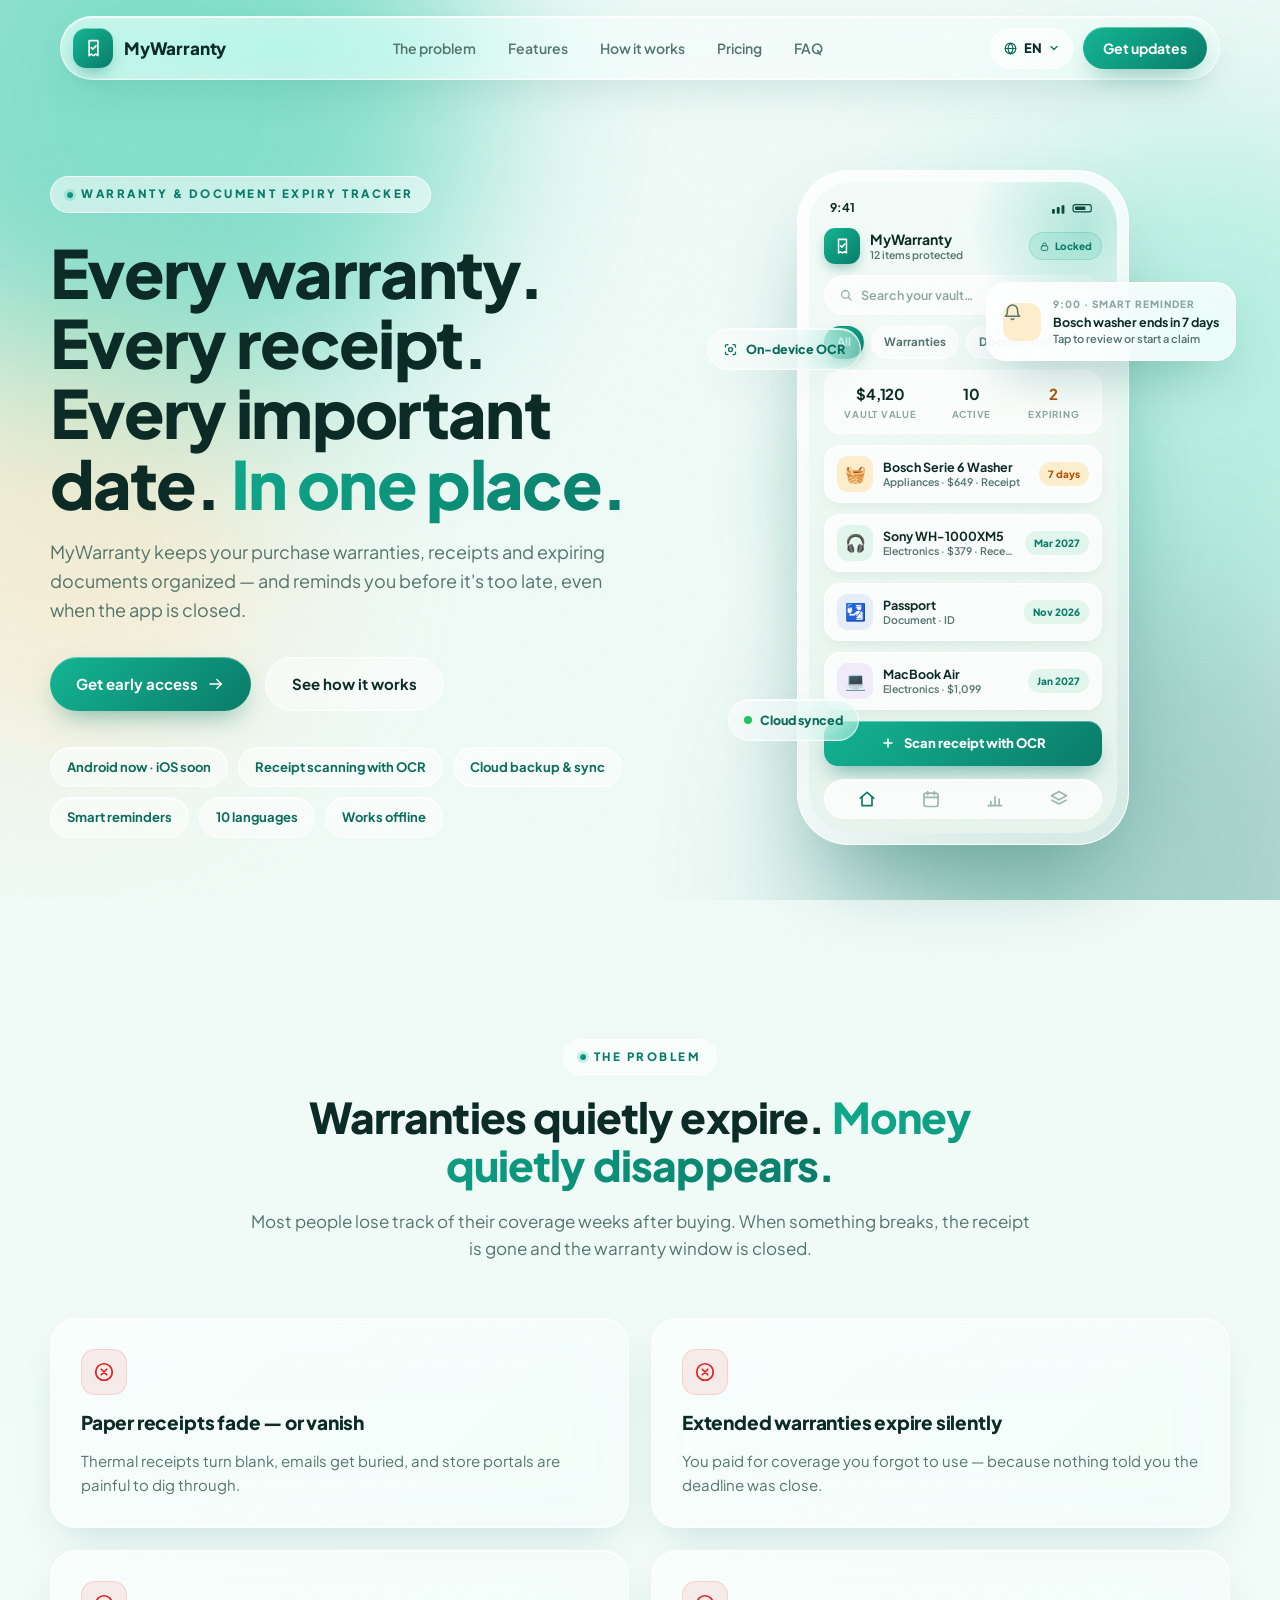
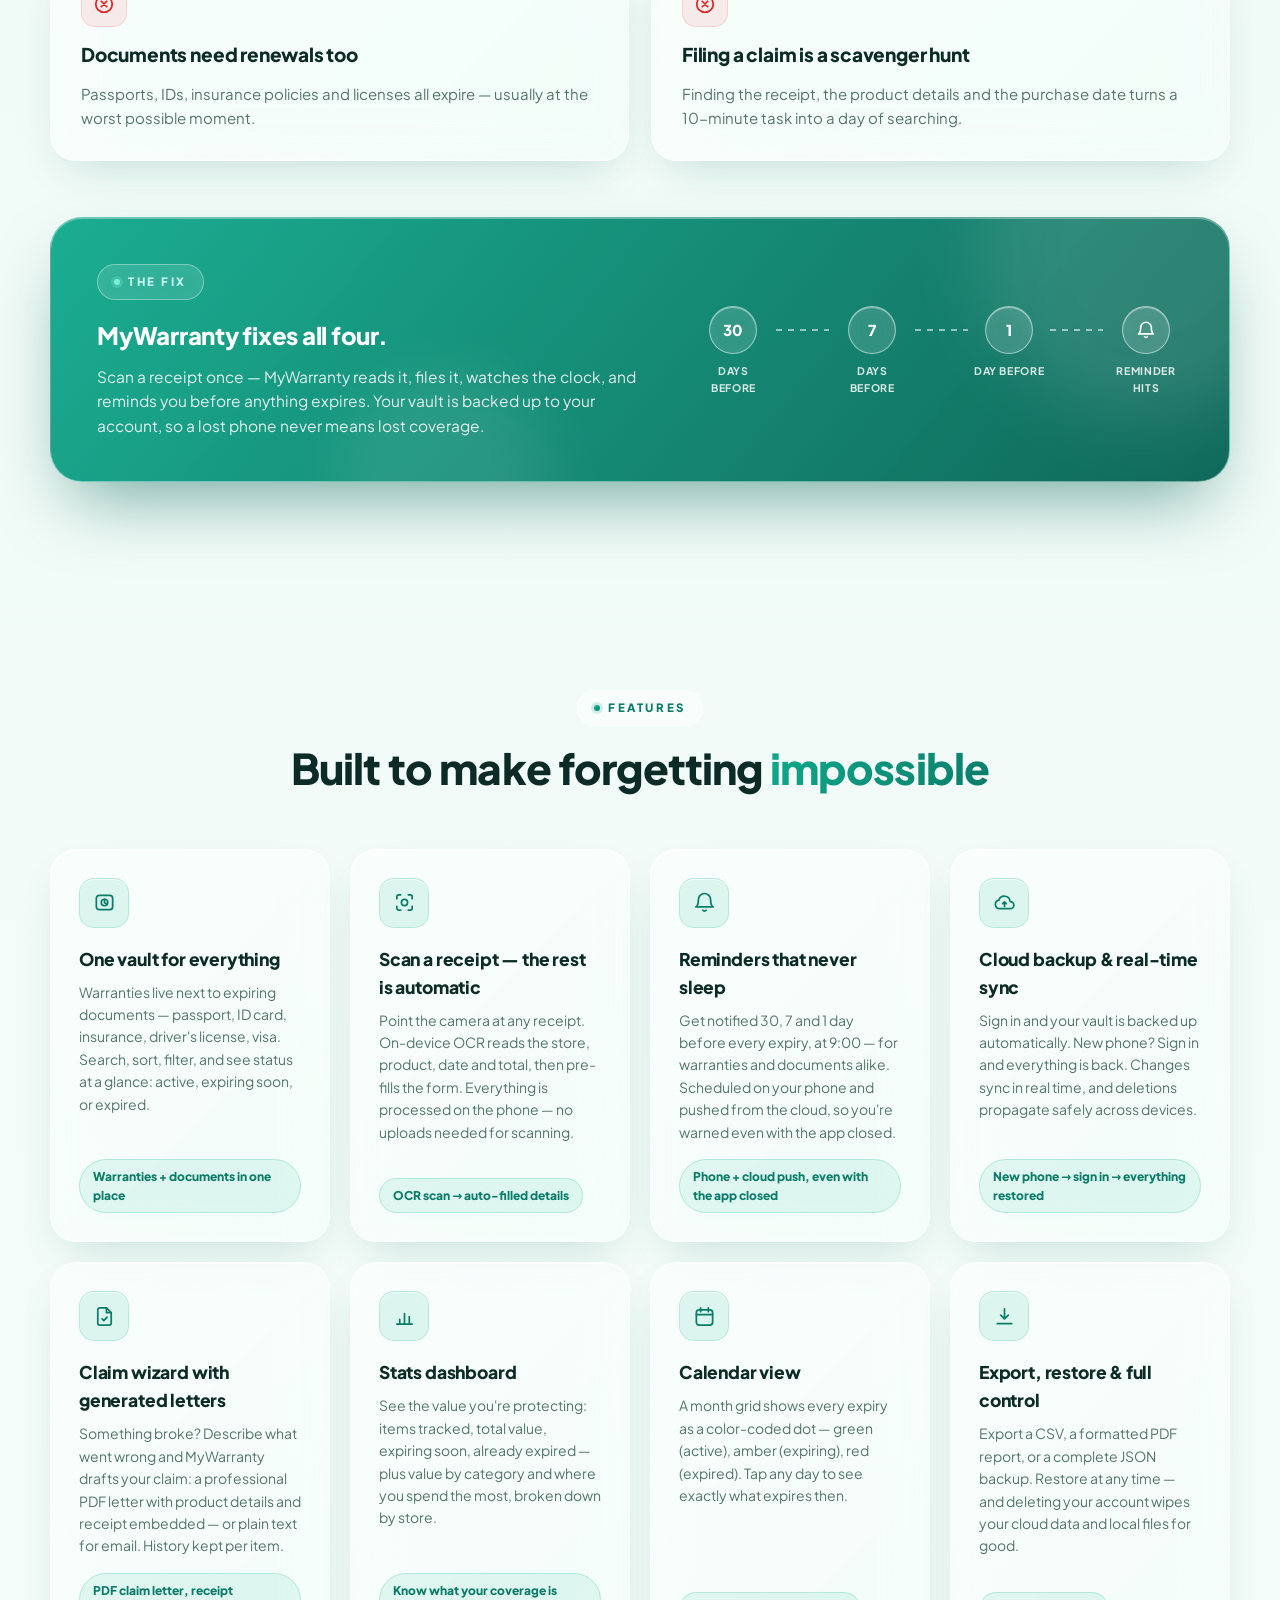
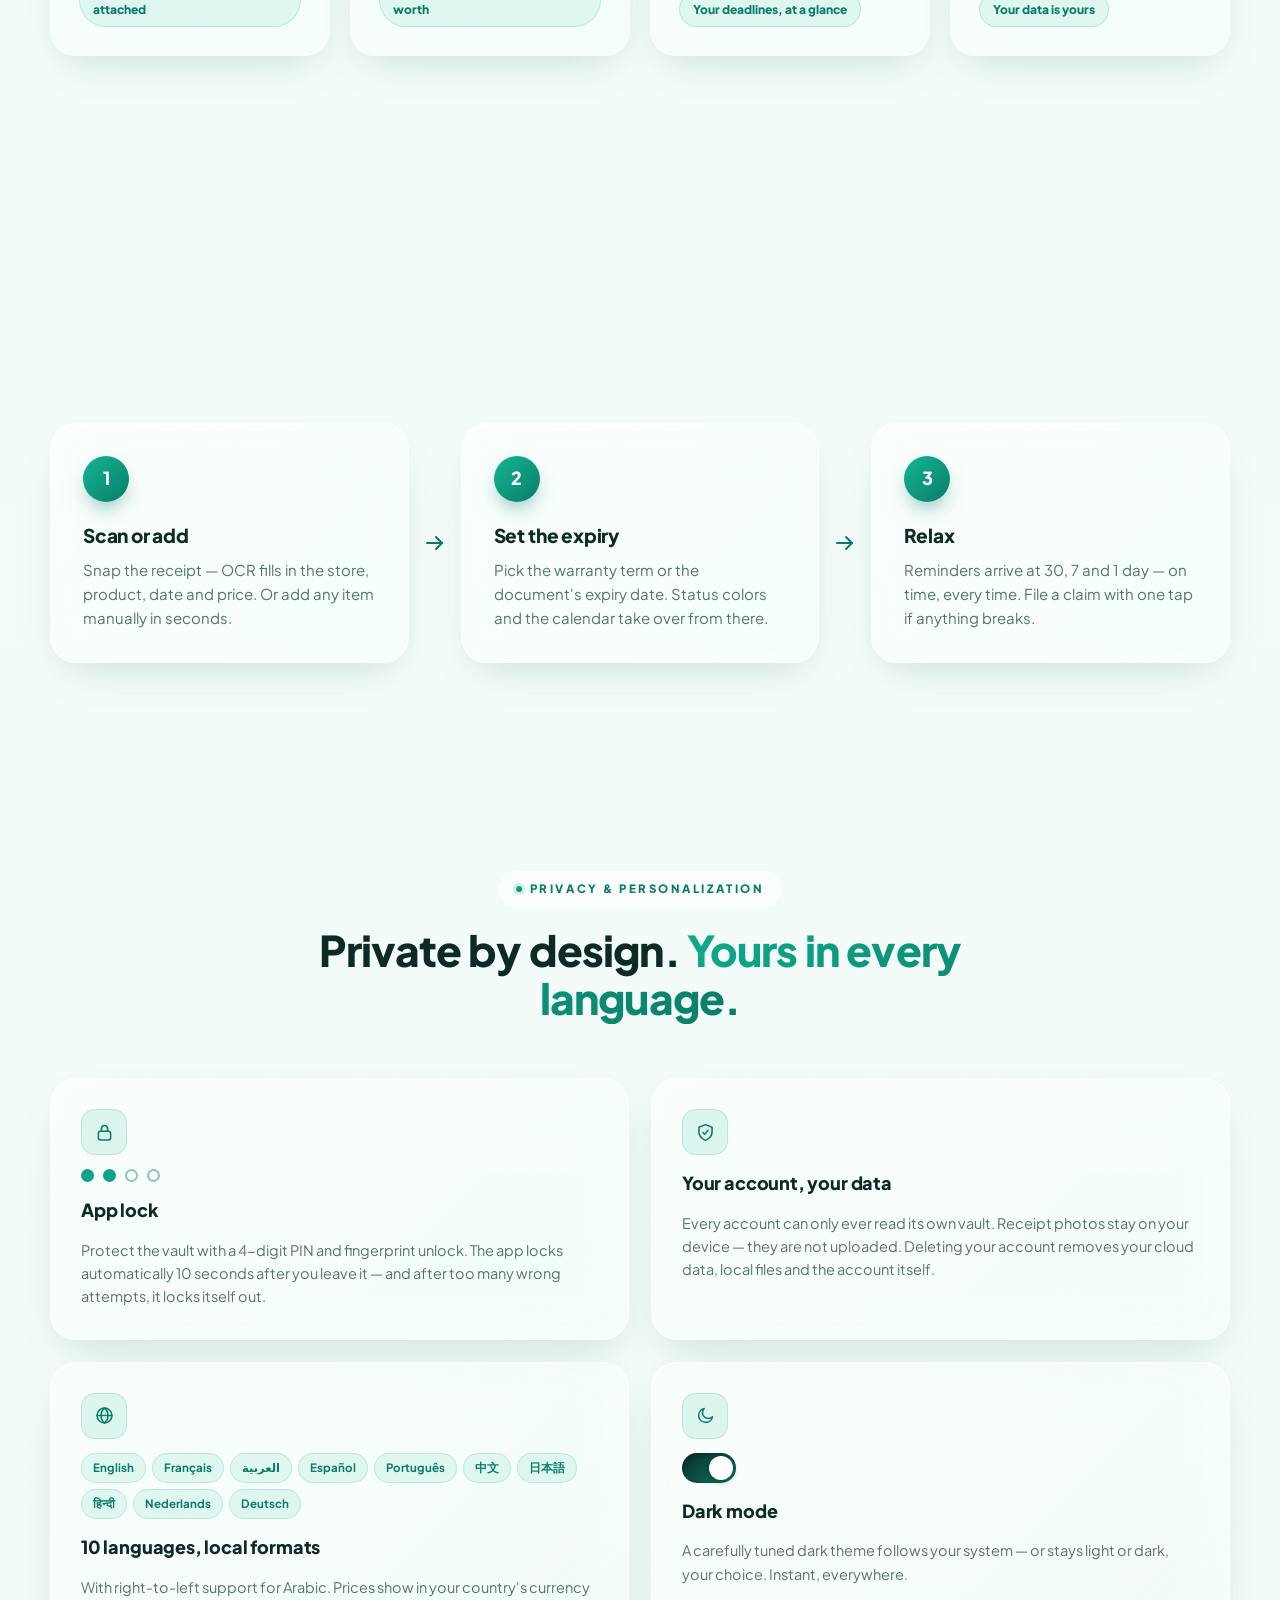
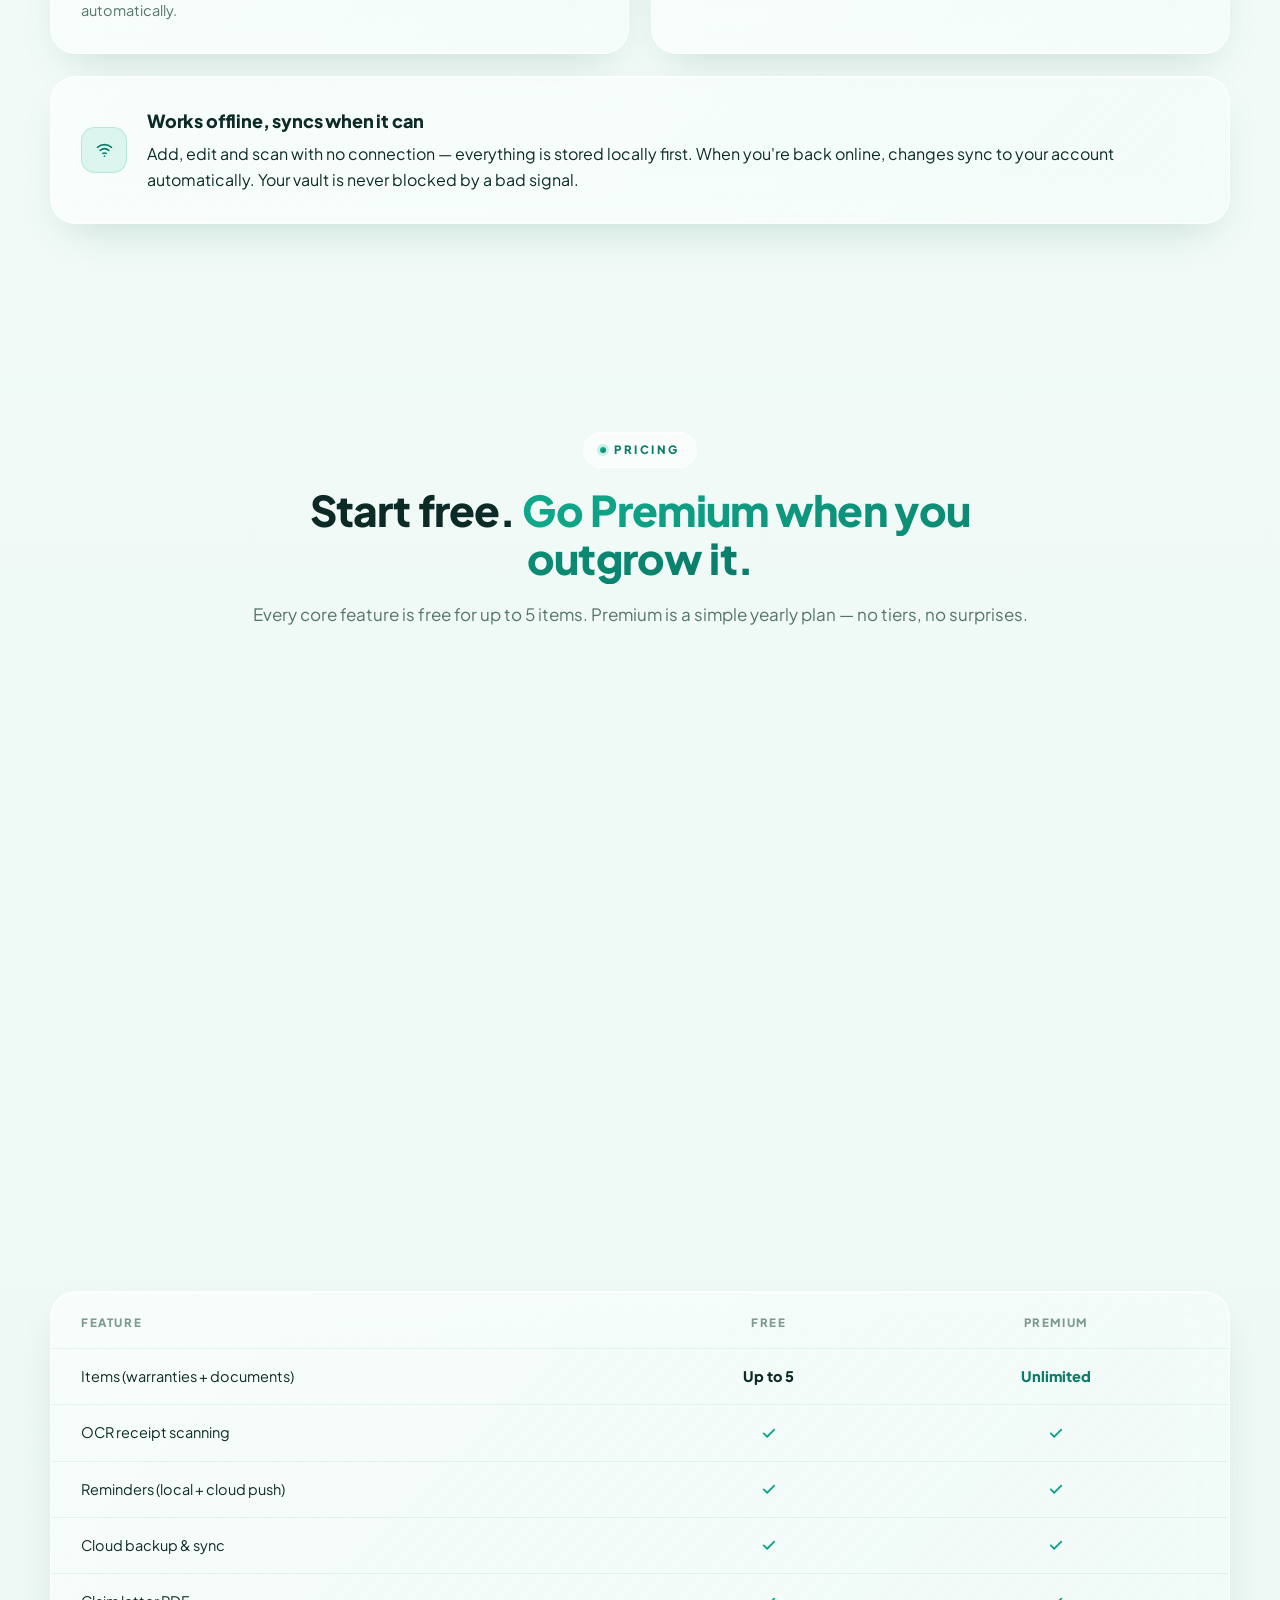
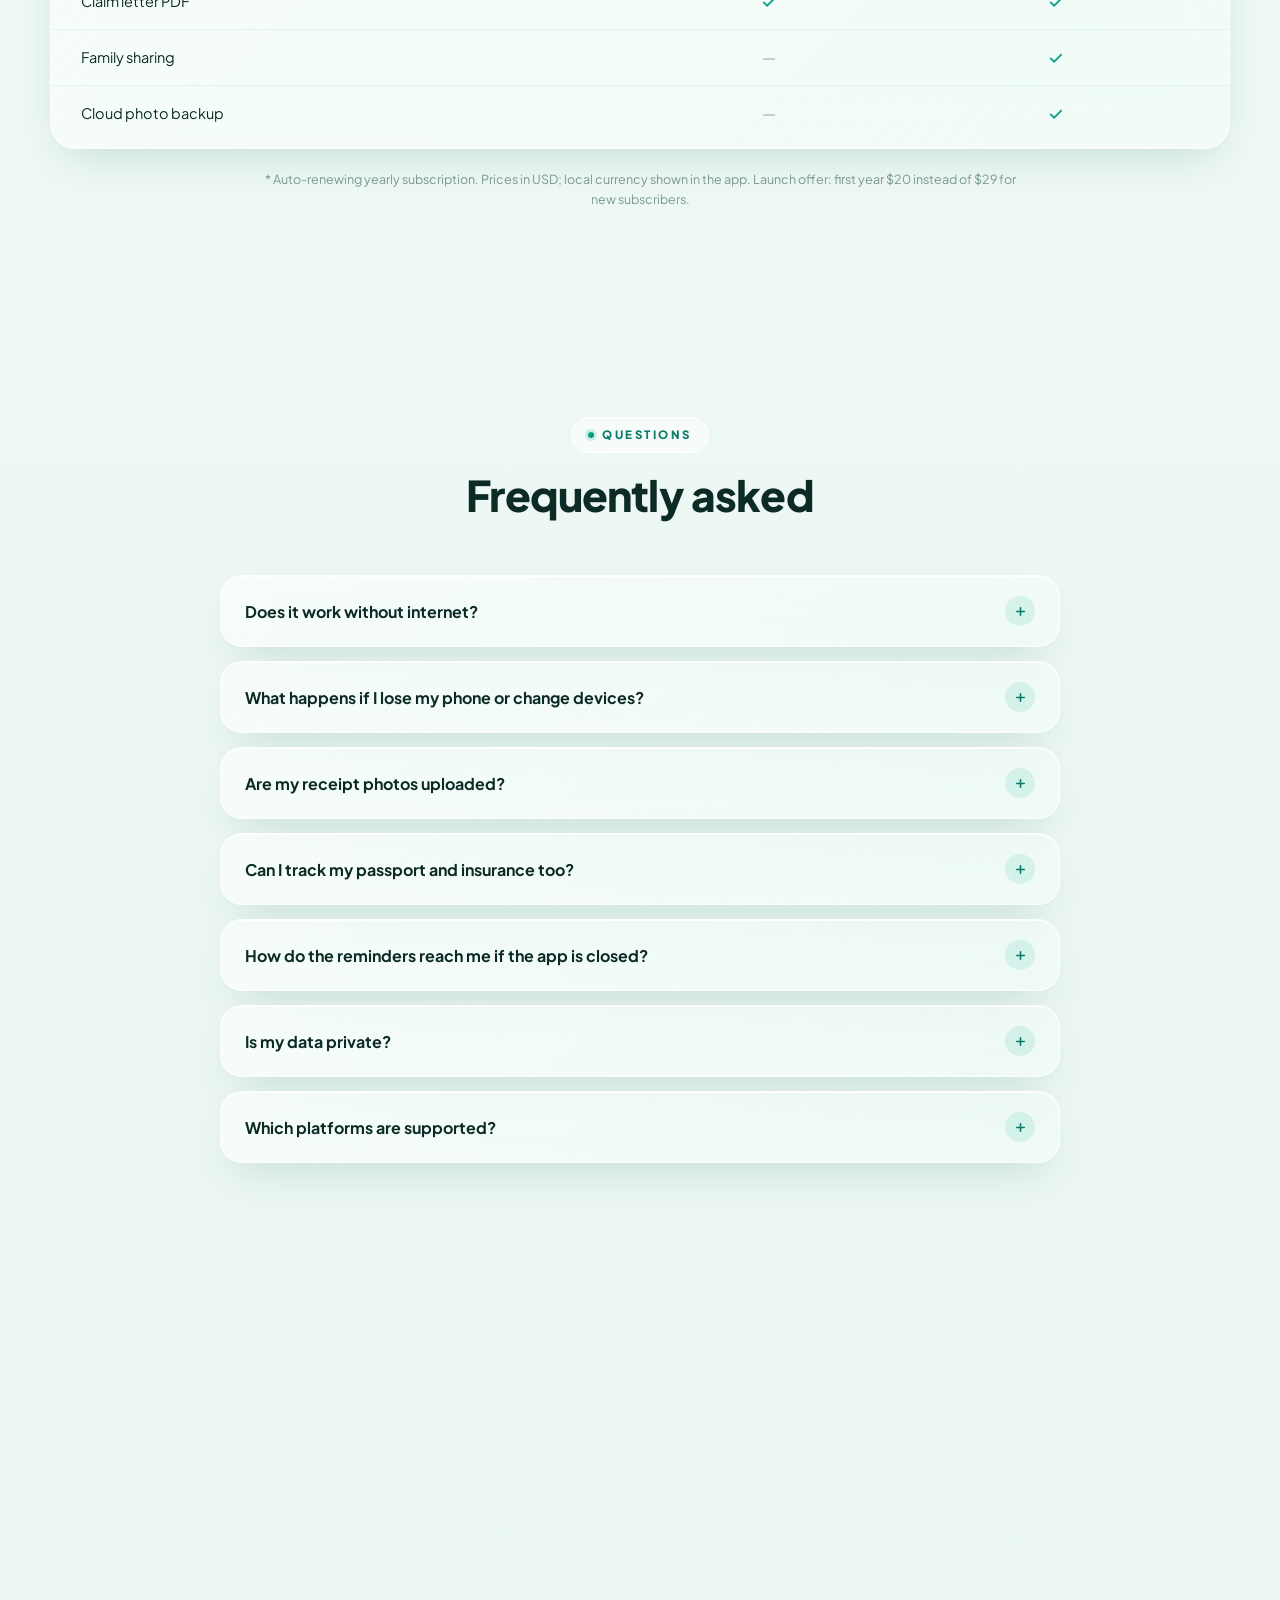
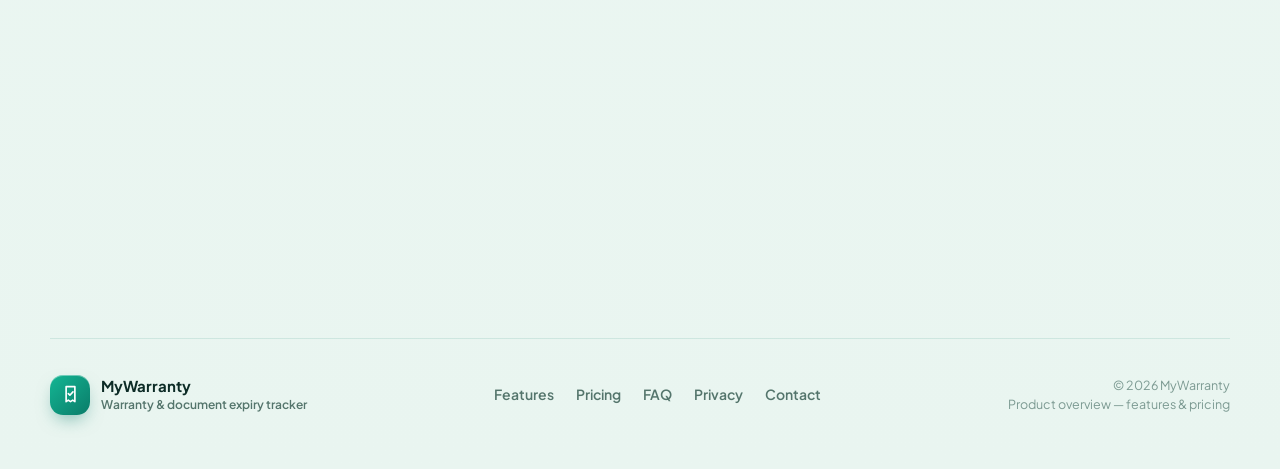
==== commit 293ea48b: "Add language switcher to all locales" ====
--- a/index.html
+++ b/index.html
@@ -163,6 +163,25 @@
     <a href="#faq">FAQ</a>
   </nav>
   <div class="nav-cta">
+    <div class="lang-switch" id="langSwitch">
+      <button class="lang-btn" id="langBtn" aria-expanded="false" aria-haspopup="true" aria-controls="langMenu" aria-label="Change language">
+        <svg viewBox="0 0 24 24" fill="none" stroke="currentColor" stroke-width="1.9" stroke-linecap="round"><circle cx="12" cy="12" r="8.5"/><path d="M3.5 12h17"/><path d="M12 3.5c2.7 2.3 4 5.2 4 8.5s-1.3 6.2-4 8.5c-2.7-2.3-4-5.2-4-8.5s1.3-6.2 4-8.5z"/></svg>
+        <span>EN</span>
+        <svg class="chev" viewBox="0 0 24 24" fill="none" stroke="currentColor" stroke-width="2.4" stroke-linecap="round" stroke-linejoin="round"><path d="M6 9l6 6 6-6"/></svg>
+      </button>
+      <div class="lang-menu" id="langMenu" aria-label="Language">
+        <a lang="en" hreflang="en" href="./" class="active" aria-current="true">English</a>
+        <a lang="fr" hreflang="fr" href="fr/">Français</a>
+        <a lang="ar" hreflang="ar" href="ar/">العربية</a>
+        <a lang="es" hreflang="es" href="es/">Español</a>
+        <a lang="pt" hreflang="pt" href="pt/">Português</a>
+        <a lang="zh" hreflang="zh" href="zh/">中文</a>
+        <a lang="ja" hreflang="ja" href="ja/">日本語</a>
+        <a lang="hi" hreflang="hi" href="hi/">हिन्दी</a>
+        <a lang="nl" hreflang="nl" href="nl/">Nederlands</a>
+        <a lang="de" hreflang="de" href="de/">Deutsch</a>
+      </div>
+    </div>
     <a class="btn btn-primary btn-sm" href="#cta">Get updates</a>
     <button class="burger" id="burger" aria-label="Open menu" aria-expanded="false"><span></span><span></span><span></span></button>
   </div>
--- a/assets/styles.css
+++ b/assets/styles.css
@@ -403,6 +403,44 @@
 .legal-divider{border:none;border-top:1px solid rgba(10,124,105,.12);margin:30px 0}
 @media (max-width:640px){.legal{padding:30px 22px;border-radius:26px}}
 
+/* ============ LANGUAGE SWITCHER ============ */
+.lang-switch{position:relative}
+.lang-btn{
+  display:inline-flex;align-items:center;gap:6px;
+  font-weight:800;font-size:13px;color:var(--ink);
+  padding:9px 12px;border-radius:999px;border:1px solid rgba(255,255,255,.85);
+  background:rgba(255,255,255,.5);
+  -webkit-backdrop-filter:blur(10px);backdrop-filter:blur(10px);
+  transition:background .2s,transform .2s;
+}
+.lang-btn:hover{background:rgba(255,255,255,.78);transform:translateY(-1px)}
+.lang-btn svg{width:15px;height:15px;color:#0a6d5c}
+.lang-btn .chev{width:12px;height:12px;transition:transform .25s}
+.lang-switch.open .lang-btn{background:rgba(255,255,255,.85)}
+.lang-switch.open .chev{transform:rotate(180deg)}
+.lang-menu{
+  position:absolute;top:calc(100% + 12px);right:0;z-index:120;
+  width:300px;display:none;grid-template-columns:1fr 1fr;gap:4px;
+  padding:12px;border-radius:22px;
+  background:linear-gradient(135deg,rgba(255,255,255,.95),rgba(255,255,255,.85));
+  -webkit-backdrop-filter:blur(26px);backdrop-filter:blur(26px);
+  border:1px solid rgba(255,255,255,.9);box-shadow:0 30px 60px -20px rgba(7,94,81,.35);
+}
+.lang-switch.open .lang-menu{display:grid}
+.lang-menu a{
+  display:flex;align-items:center;justify-content:space-between;gap:8px;
+  padding:9px 12px;border-radius:12px;font-size:14px;font-weight:600;
+  color:var(--muted);text-decoration:none;transition:.15s;
+}
+.lang-menu a:hover{background:rgba(20,182,148,.1);color:var(--ink)}
+.lang-menu a.active{color:#0a6d5c;background:rgba(20,182,148,.14);font-weight:800}
+.lang-menu a.active::after{content:"";width:6px;height:6px;border-radius:50%;background:var(--teal);flex-shrink:0}
+[dir="rtl"] .lang-menu{right:auto;left:0}
+@media (max-width:480px){
+  .lang-switch + .btn{display:none}
+  .lang-menu{width:270px}
+}
+
 /* ============ RTL (ARABIC) ============ */
 [dir="rtl"] body *{letter-spacing:normal!important}
 [dir="rtl"] .float-notif{right:auto;left:-6px;transform-origin:top left}
